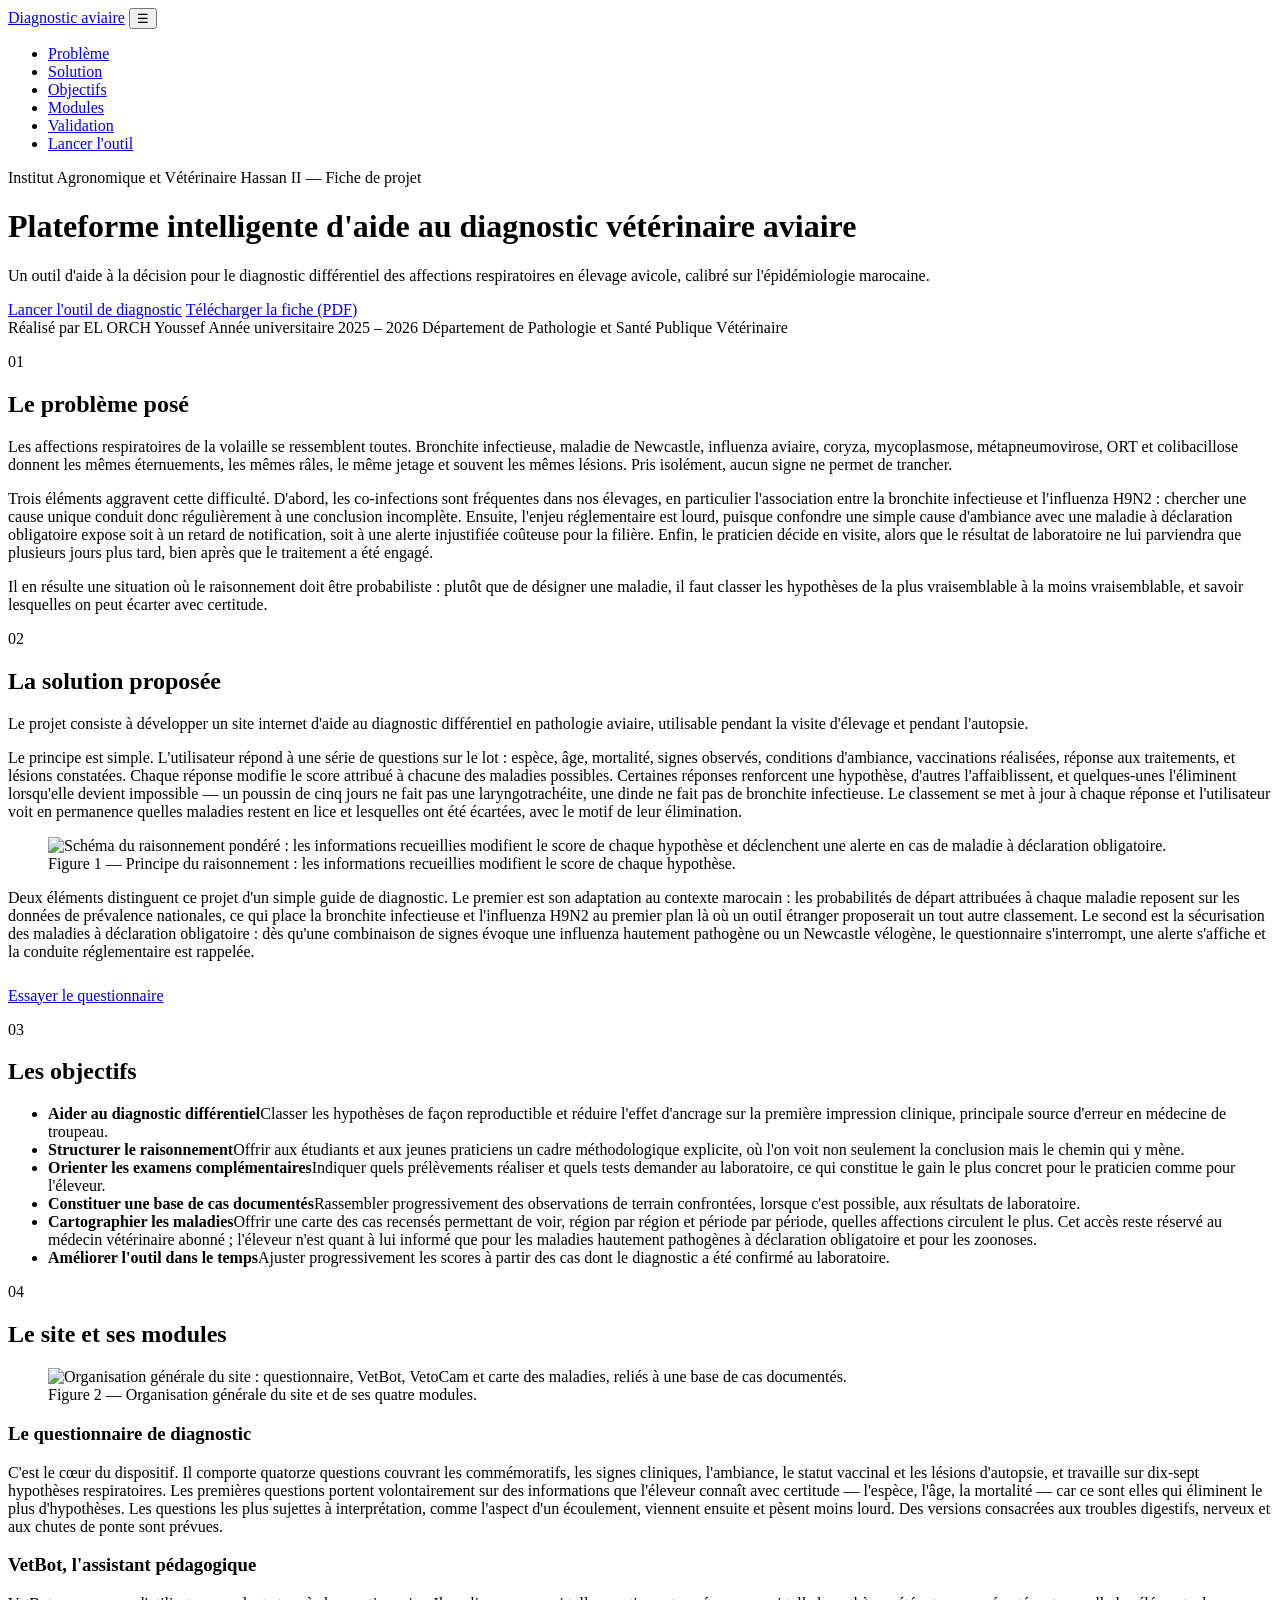
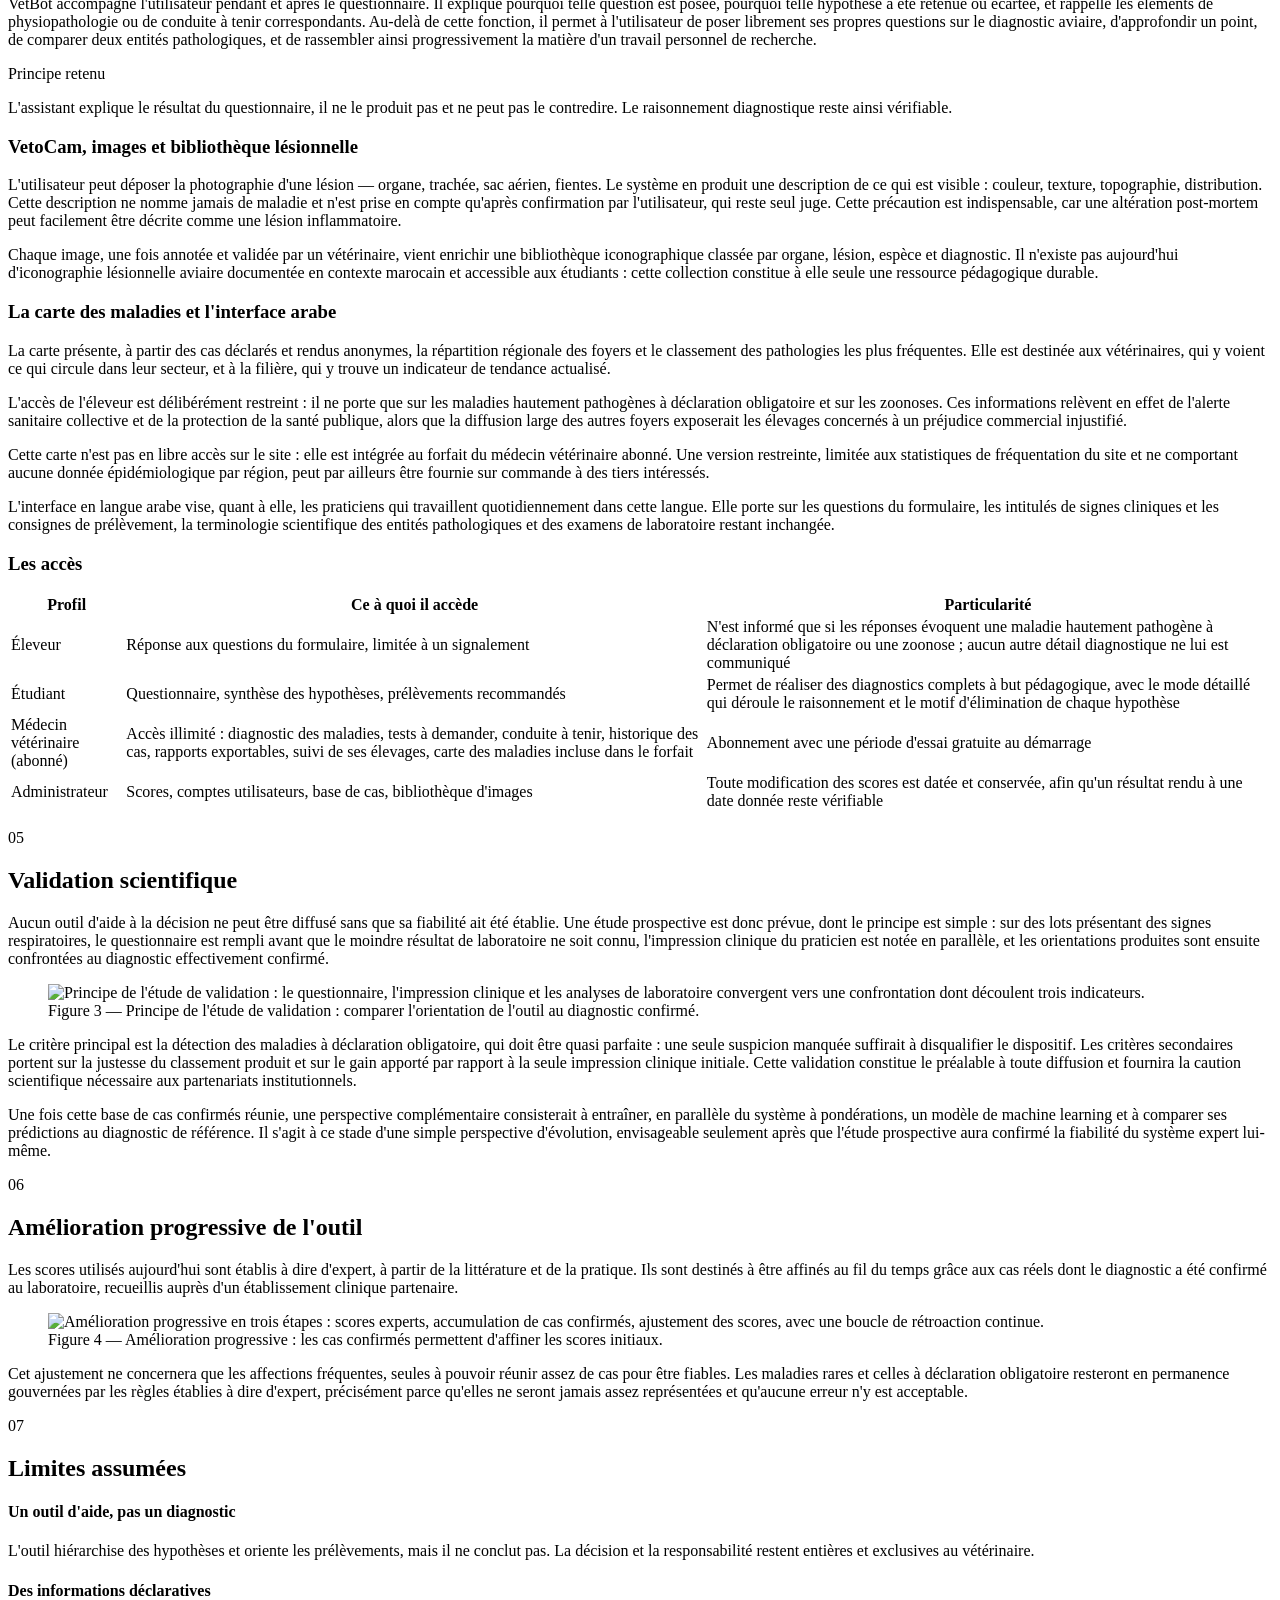
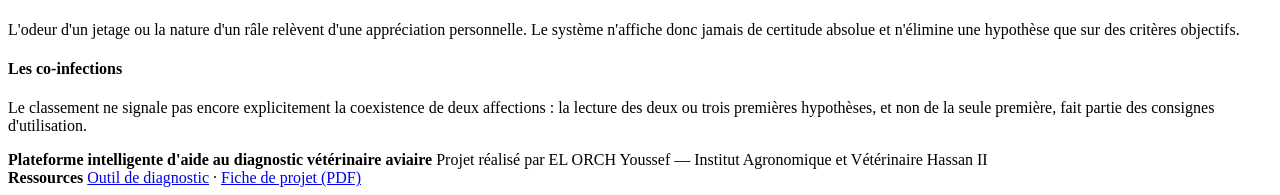
==== index.html @ e29493fc "Add files via upload" ====
<!DOCTYPE html>
<html lang="fr">
<head>
<meta charset="utf-8">
<meta name="viewport" content="width=device-width, initial-scale=1">
<title>Plateforme intelligente d'aide au diagnostic vétérinaire aviaire</title>
<meta name="description" content="Outil d'aide à la décision pour le diagnostic différentiel des affections respiratoires en élevage avicole, calibré sur l'épidémiologie marocaine.">
<meta name="author" content="EL ORCH Youssef">
<meta property="og:title" content="Plateforme intelligente d'aide au diagnostic vétérinaire aviaire">
<meta property="og:description" content="Système d'aide au diagnostic différentiel des affections respiratoires en élevage avicole.">
<meta property="og:type" content="website">
<link rel="preconnect" href="https://fonts.googleapis.com">
<link rel="preconnect" href="https://fonts.gstatic.com" crossorigin>
<link href="https://fonts.googleapis.com/css2?family=Spectral:ital,wght@0,400;0,600;1,400&family=Inter:wght@300;400;500;600;700&family=IBM+Plex+Mono:wght@400;500;600&display=swap" rel="stylesheet">
<link rel="stylesheet" href="assets/css/style.css">
</head>
<body>

<!-- ================= NAVIGATION ================= -->
<nav class="nav">
  <div class="wrap">
    <a class="marque" href="index.html">Diagnostic aviaire</a>
    <button class="burger" id="burger" aria-label="Menu">☰</button>
    <ul id="menu">
      <li><a class="lien" href="#probleme">Problème</a></li>
      <li><a class="lien" href="#solution">Solution</a></li>
      <li><a class="lien" href="#objectifs">Objectifs</a></li>
      <li><a class="lien" href="#modules">Modules</a></li>
      <li><a class="lien" href="#validation">Validation</a></li>
      <li><a class="lien" href="outil.html">Lancer l'outil</a></li>
    </ul>
  </div>
</nav>

<!-- ================= ACCUEIL ================= -->
<header class="hero">
  <div class="wrap">
    <p class="sur">Institut Agronomique et Vétérinaire Hassan II — Fiche de projet</p>
    <h1>Plateforme intelligente d'aide au diagnostic vétérinaire aviaire</h1>
    <p class="chapeau">Un outil d'aide à la décision pour le diagnostic différentiel des affections respiratoires en élevage avicole, calibré sur l'épidémiologie marocaine.</p>
    <div class="boutons">
      <a class="btn" href="outil.html">Lancer l'outil de diagnostic</a>
      <a class="btn creux" href="assets/doc/fiche-projet.pdf">Télécharger la fiche (PDF)</a>
    </div>
    <div class="meta">
      <span>Réalisé par EL ORCH Youssef</span>
      <span>Année universitaire 2025 – 2026</span>
      <span>Département de Pathologie et Santé Publique Vétérinaire</span>
    </div>
  </div>
</header>

<!-- ================= 1 ================= -->
<section id="probleme">
  <div class="wrap">
    <p class="num">01</p>
    <h2>Le problème posé</h2>
    <p>Les affections respiratoires de la volaille se ressemblent toutes. Bronchite infectieuse, maladie de Newcastle, influenza aviaire, coryza, mycoplasmose, métapneumovirose, ORT et colibacillose donnent les mêmes éternuements, les mêmes râles, le même jetage et souvent les mêmes lésions. Pris isolément, aucun signe ne permet de trancher.</p>
    <p>Trois éléments aggravent cette difficulté. D'abord, les co-infections sont fréquentes dans nos élevages, en particulier l'association entre la bronchite infectieuse et l'influenza H9N2 : chercher une cause unique conduit donc régulièrement à une conclusion incomplète. Ensuite, l'enjeu réglementaire est lourd, puisque confondre une simple cause d'ambiance avec une maladie à déclaration obligatoire expose soit à un retard de notification, soit à une alerte injustifiée coûteuse pour la filière. Enfin, le praticien décide en visite, alors que le résultat de laboratoire ne lui parviendra que plusieurs jours plus tard, bien après que le traitement a été engagé.</p>
    <p>Il en résulte une situation où le raisonnement doit être probabiliste : plutôt que de désigner une maladie, il faut classer les hypothèses de la plus vraisemblable à la moins vraisemblable, et savoir lesquelles on peut écarter avec certitude.</p>
  </div>
</section>

<!-- ================= 2 ================= -->
<section id="solution">
  <div class="wrap">
    <p class="num">02</p>
    <h2>La solution proposée</h2>
    <p>Le projet consiste à développer un site internet d'aide au diagnostic différentiel en pathologie aviaire, utilisable pendant la visite d'élevage et pendant l'autopsie.</p>
    <p>Le principe est simple. L'utilisateur répond à une série de questions sur le lot : espèce, âge, mortalité, signes observés, conditions d'ambiance, vaccinations réalisées, réponse aux traitements, et lésions constatées. Chaque réponse modifie le score attribué à chacune des maladies possibles. Certaines réponses renforcent une hypothèse, d'autres l'affaiblissent, et quelques-unes l'éliminent lorsqu'elle devient impossible — un poussin de cinq jours ne fait pas une laryngotrachéite, une dinde ne fait pas de bronchite infectieuse. Le classement se met à jour à chaque réponse et l'utilisateur voit en permanence quelles maladies restent en lice et lesquelles ont été écartées, avec le motif de leur élimination.</p>

    <figure>
      <img src="assets/img/fig1-raisonnement.png" alt="Schéma du raisonnement pondéré : les informations recueillies modifient le score de chaque hypothèse et déclenchent une alerte en cas de maladie à déclaration obligatoire.">
      <figcaption>Figure 1 — Principe du raisonnement : les informations recueillies modifient le score de chaque hypothèse.</figcaption>
    </figure>

    <p>Deux éléments distinguent ce projet d'un simple guide de diagnostic. Le premier est son adaptation au contexte marocain : les probabilités de départ attribuées à chaque maladie reposent sur les données de prévalence nationales, ce qui place la bronchite infectieuse et l'influenza H9N2 au premier plan là où un outil étranger proposerait un tout autre classement. Le second est la sécurisation des maladies à déclaration obligatoire : dès qu'une combinaison de signes évoque une influenza hautement pathogène ou un Newcastle vélogène, le questionnaire s'interrompt, une alerte s'affiche et la conduite réglementaire est rappelée.</p>

    <div class="boutons" style="margin-top:26px">
      <a class="btn" href="outil.html">Essayer le questionnaire</a>
    </div>
  </div>
</section>

<!-- ================= 3 ================= -->
<section id="objectifs">
  <div class="wrap">
    <p class="num">03</p>
    <h2>Les objectifs</h2>
    <ul class="objectifs">
      <li><b>Aider au diagnostic différentiel</b>Classer les hypothèses de façon reproductible et réduire l'effet d'ancrage sur la première impression clinique, principale source d'erreur en médecine de troupeau.</li>
      <li><b>Structurer le raisonnement</b>Offrir aux étudiants et aux jeunes praticiens un cadre méthodologique explicite, où l'on voit non seulement la conclusion mais le chemin qui y mène.</li>
      <li><b>Orienter les examens complémentaires</b>Indiquer quels prélèvements réaliser et quels tests demander au laboratoire, ce qui constitue le gain le plus concret pour le praticien comme pour l'éleveur.</li>
      <li><b>Constituer une base de cas documentés</b>Rassembler progressivement des observations de terrain confrontées, lorsque c'est possible, aux résultats de laboratoire.</li>
      <li><b>Cartographier les maladies</b>Offrir une carte des cas recensés permettant de voir, région par région et période par période, quelles affections circulent le plus. Cet accès reste réservé au médecin vétérinaire abonné ; l'éleveur n'est quant à lui informé que pour les maladies hautement pathogènes à déclaration obligatoire et pour les zoonoses.</li>
      <li><b>Améliorer l'outil dans le temps</b>Ajuster progressivement les scores à partir des cas dont le diagnostic a été confirmé au laboratoire.</li>
    </ul>
  </div>
</section>

<!-- ================= 4 ================= -->
<section id="modules">
  <div class="wrap">
    <p class="num">04</p>
    <h2>Le site et ses modules</h2>

    <figure>
      <img src="assets/img/fig2-architecture.png" alt="Organisation générale du site : questionnaire, VetBot, VetoCam et carte des maladies, reliés à une base de cas documentés.">
      <figcaption>Figure 2 — Organisation générale du site et de ses quatre modules.</figcaption>
    </figure>

    <h3>Le questionnaire de diagnostic</h3>
    <p>C'est le cœur du dispositif. Il comporte quatorze questions couvrant les commémoratifs, les signes cliniques, l'ambiance, le statut vaccinal et les lésions d'autopsie, et travaille sur dix-sept hypothèses respiratoires. Les premières questions portent volontairement sur des informations que l'éleveur connaît avec certitude — l'espèce, l'âge, la mortalité — car ce sont elles qui éliminent le plus d'hypothèses. Les questions les plus sujettes à interprétation, comme l'aspect d'un écoulement, viennent ensuite et pèsent moins lourd. Des versions consacrées aux troubles digestifs, nerveux et aux chutes de ponte sont prévues.</p>

    <h3>VetBot, l'assistant pédagogique</h3>
    <p>VetBot accompagne l'utilisateur pendant et après le questionnaire. Il explique pourquoi telle question est posée, pourquoi telle hypothèse a été retenue ou écartée, et rappelle les éléments de physiopathologie ou de conduite à tenir correspondants. Au-delà de cette fonction, il permet à l'utilisateur de poser librement ses propres questions sur le diagnostic aviaire, d'approfondir un point, de comparer deux entités pathologiques, et de rassembler ainsi progressivement la matière d'un travail personnel de recherche.</p>

    <div class="encart">
      <p class="t">Principe retenu</p>
      <p>L'assistant explique le résultat du questionnaire, il ne le produit pas et ne peut pas le contredire. Le raisonnement diagnostique reste ainsi vérifiable.</p>
    </div>

    <h3>VetoCam, images et bibliothèque lésionnelle</h3>
    <p>L'utilisateur peut déposer la photographie d'une lésion — organe, trachée, sac aérien, fientes. Le système en produit une description de ce qui est visible : couleur, texture, topographie, distribution. Cette description ne nomme jamais de maladie et n'est prise en compte qu'après confirmation par l'utilisateur, qui reste seul juge. Cette précaution est indispensable, car une altération post-mortem peut facilement être décrite comme une lésion inflammatoire.</p>
    <p>Chaque image, une fois annotée et validée par un vétérinaire, vient enrichir une bibliothèque iconographique classée par organe, lésion, espèce et diagnostic. Il n'existe pas aujourd'hui d'iconographie lésionnelle aviaire documentée en contexte marocain et accessible aux étudiants : cette collection constitue à elle seule une ressource pédagogique durable.</p>

    <h3>La carte des maladies et l'interface arabe</h3>
    <p>La carte présente, à partir des cas déclarés et rendus anonymes, la répartition régionale des foyers et le classement des pathologies les plus fréquentes. Elle est destinée aux vétérinaires, qui y voient ce qui circule dans leur secteur, et à la filière, qui y trouve un indicateur de tendance actualisé.</p>
    <p>L'accès de l'éleveur est délibérément restreint : il ne porte que sur les maladies hautement pathogènes à déclaration obligatoire et sur les zoonoses. Ces informations relèvent en effet de l'alerte sanitaire collective et de la protection de la santé publique, alors que la diffusion large des autres foyers exposerait les élevages concernés à un préjudice commercial injustifié.</p>
    <p>Cette carte n'est pas en libre accès sur le site : elle est intégrée au forfait du médecin vétérinaire abonné. Une version restreinte, limitée aux statistiques de fréquentation du site et ne comportant aucune donnée épidémiologique par région, peut par ailleurs être fournie sur commande à des tiers intéressés.</p>
    <p>L'interface en langue arabe vise, quant à elle, les praticiens qui travaillent quotidiennement dans cette langue. Elle porte sur les questions du formulaire, les intitulés de signes cliniques et les consignes de prélèvement, la terminologie scientifique des entités pathologiques et des examens de laboratoire restant inchangée.</p>

    <h3>Les accès</h3>
    <div class="tab">
      <table>
        <thead>
          <tr><th>Profil</th><th>Ce à quoi il accède</th><th>Particularité</th></tr>
        </thead>
        <tbody>
          <tr>
            <td class="profil">Éleveur</td>
            <td>Réponse aux questions du formulaire, limitée à un signalement</td>
            <td>N'est informé que si les réponses évoquent une maladie hautement pathogène à déclaration obligatoire ou une zoonose ; aucun autre détail diagnostique ne lui est communiqué</td>
          </tr>
          <tr>
            <td class="profil">Étudiant</td>
            <td>Questionnaire, synthèse des hypothèses, prélèvements recommandés</td>
            <td>Permet de réaliser des diagnostics complets à but pédagogique, avec le mode détaillé qui déroule le raisonnement et le motif d'élimination de chaque hypothèse</td>
          </tr>
          <tr>
            <td class="profil">Médecin vétérinaire<br>(abonné)</td>
            <td>Accès illimité : diagnostic des maladies, tests à demander, conduite à tenir, historique des cas, rapports exportables, suivi de ses élevages, carte des maladies incluse dans le forfait</td>
            <td>Abonnement avec une période d'essai gratuite au démarrage</td>
          </tr>
          <tr>
            <td class="profil">Administrateur</td>
            <td>Scores, comptes utilisateurs, base de cas, bibliothèque d'images</td>
            <td>Toute modification des scores est datée et conservée, afin qu'un résultat rendu à une date donnée reste vérifiable</td>
          </tr>
        </tbody>
      </table>
    </div>
  </div>
</section>

<!-- ================= 5 ================= -->
<section id="validation">
  <div class="wrap">
    <p class="num">05</p>
    <h2>Validation scientifique</h2>
    <p>Aucun outil d'aide à la décision ne peut être diffusé sans que sa fiabilité ait été établie. Une étude prospective est donc prévue, dont le principe est simple : sur des lots présentant des signes respiratoires, le questionnaire est rempli avant que le moindre résultat de laboratoire ne soit connu, l'impression clinique du praticien est notée en parallèle, et les orientations produites sont ensuite confrontées au diagnostic effectivement confirmé.</p>

    <figure>
      <img src="assets/img/fig3-validation.png" alt="Principe de l'étude de validation : le questionnaire, l'impression clinique et les analyses de laboratoire convergent vers une confrontation dont découlent trois indicateurs.">
      <figcaption>Figure 3 — Principe de l'étude de validation : comparer l'orientation de l'outil au diagnostic confirmé.</figcaption>
    </figure>

    <p>Le critère principal est la détection des maladies à déclaration obligatoire, qui doit être quasi parfaite : une seule suspicion manquée suffirait à disqualifier le dispositif. Les critères secondaires portent sur la justesse du classement produit et sur le gain apporté par rapport à la seule impression clinique initiale. Cette validation constitue le préalable à toute diffusion et fournira la caution scientifique nécessaire aux partenariats institutionnels.</p>
    <p>Une fois cette base de cas confirmés réunie, une perspective complémentaire consisterait à entraîner, en parallèle du système à pondérations, un modèle de machine learning et à comparer ses prédictions au diagnostic de référence. Il s'agit à ce stade d'une simple perspective d'évolution, envisageable seulement après que l'étude prospective aura confirmé la fiabilité du système expert lui-même.</p>
  </div>
</section>

<!-- ================= 6 ================= -->
<section id="amelioration">
  <div class="wrap">
    <p class="num">06</p>
    <h2>Amélioration progressive de l'outil</h2>
    <p>Les scores utilisés aujourd'hui sont établis à dire d'expert, à partir de la littérature et de la pratique. Ils sont destinés à être affinés au fil du temps grâce aux cas réels dont le diagnostic a été confirmé au laboratoire, recueillis auprès d'un établissement clinique partenaire.</p>

    <figure>
      <img src="assets/img/fig4-amelioration.png" alt="Amélioration progressive en trois étapes : scores experts, accumulation de cas confirmés, ajustement des scores, avec une boucle de rétroaction continue.">
      <figcaption>Figure 4 — Amélioration progressive : les cas confirmés permettent d'affiner les scores initiaux.</figcaption>
    </figure>

    <p>Cet ajustement ne concernera que les affections fréquentes, seules à pouvoir réunir assez de cas pour être fiables. Les maladies rares et celles à déclaration obligatoire resteront en permanence gouvernées par les règles établies à dire d'expert, précisément parce qu'elles ne seront jamais assez représentées et qu'aucune erreur n'y est acceptable.</p>
  </div>
</section>

<!-- ================= 7 ================= -->
<section id="limites">
  <div class="wrap">
    <p class="num">07</p>
    <h2>Limites assumées</h2>
    <div class="limites">
      <div>
        <h4>Un outil d'aide, pas un diagnostic</h4>
        <p>L'outil hiérarchise des hypothèses et oriente les prélèvements, mais il ne conclut pas. La décision et la responsabilité restent entières et exclusives au vétérinaire.</p>
      </div>
      <div>
        <h4>Des informations déclaratives</h4>
        <p>L'odeur d'un jetage ou la nature d'un râle relèvent d'une appréciation personnelle. Le système n'affiche donc jamais de certitude absolue et n'élimine une hypothèse que sur des critères objectifs.</p>
      </div>
      <div>
        <h4>Les co-infections</h4>
        <p>Le classement ne signale pas encore explicitement la coexistence de deux affections : la lecture des deux ou trois premières hypothèses, et non de la seule première, fait partie des consignes d'utilisation.</p>
      </div>
    </div>
  </div>
</section>

<!-- ================= PIED ================= -->
<footer>
  <div class="wrap">
    <div>
      <strong>Plateforme intelligente d'aide au diagnostic vétérinaire aviaire</strong>
      Projet réalisé par EL ORCH Youssef — Institut Agronomique et Vétérinaire Hassan II
    </div>
    <div>
      <strong>Ressources</strong>
      <a href="outil.html">Outil de diagnostic</a> · <a href="assets/doc/fiche-projet.pdf">Fiche de projet (PDF)</a>
    </div>
  </div>
</footer>

<script>
  document.getElementById('burger').addEventListener('click', function () {
    document.getElementById('menu').classList.toggle('ouvert');
  });
  document.querySelectorAll('#menu a').forEach(function (a) {
    a.addEventListener('click', function () {
      document.getElementById('menu').classList.remove('ouvert');
    });
  });
</script>
</body>
</html>
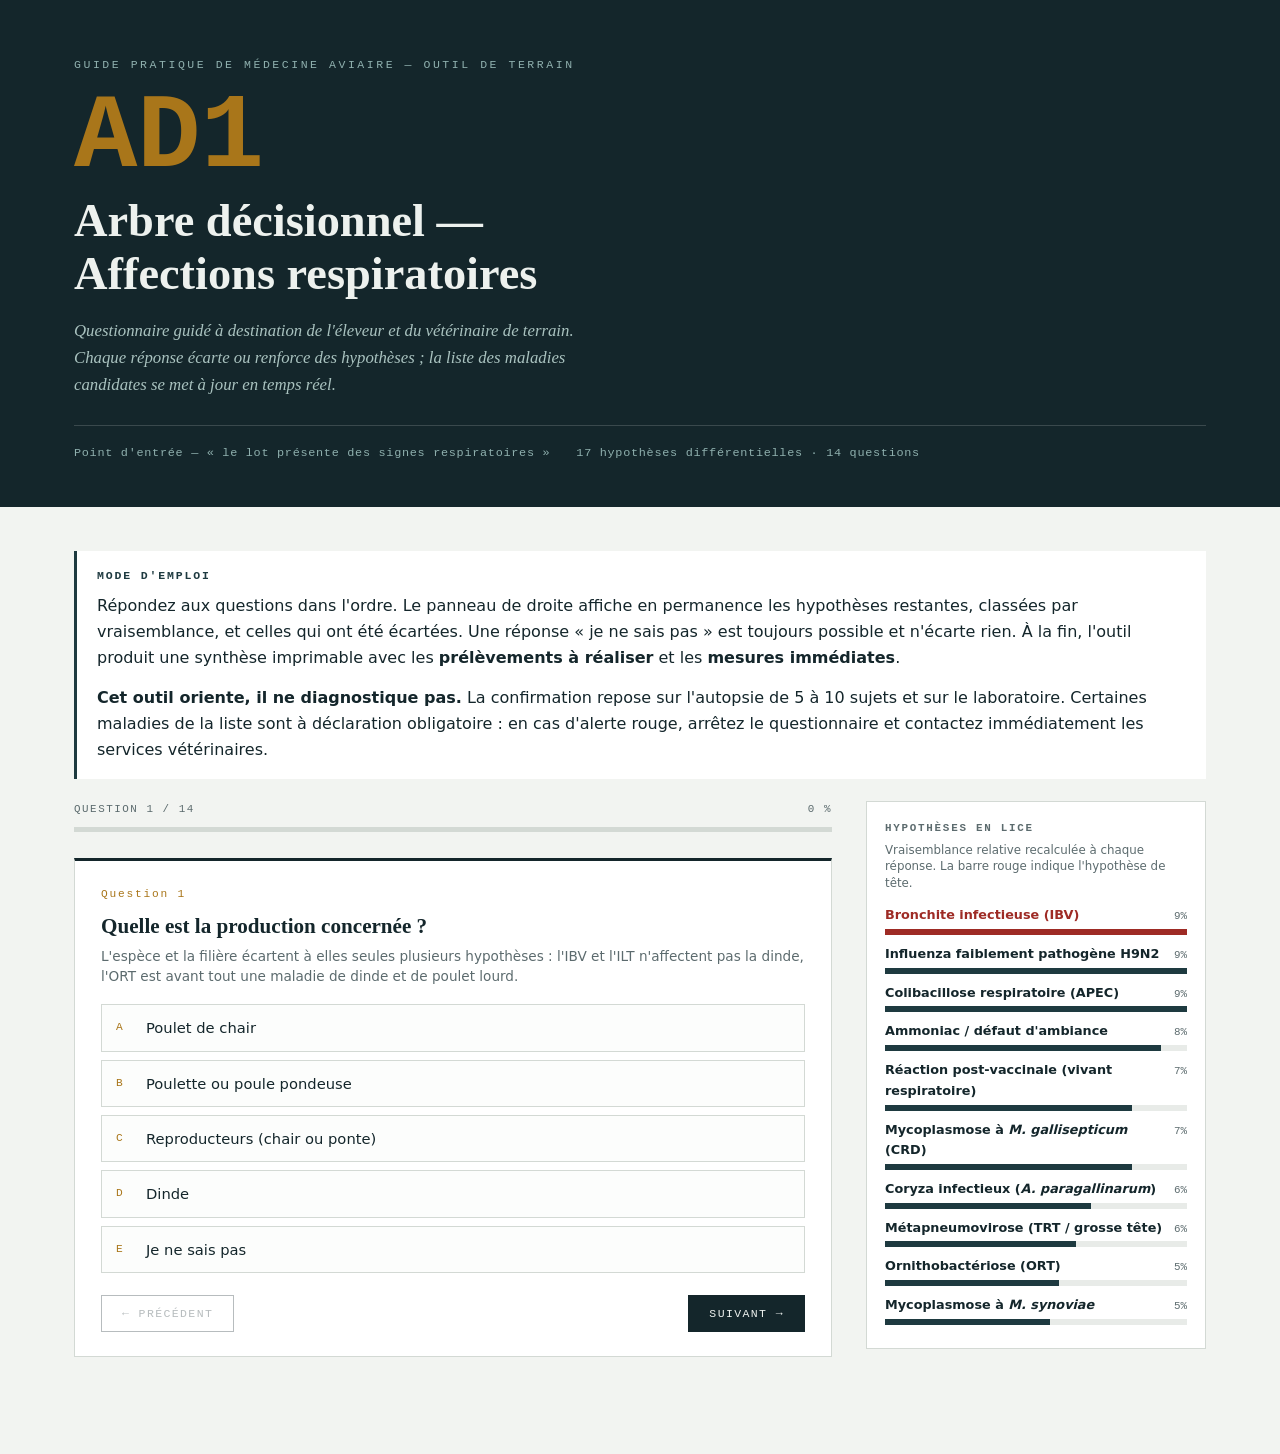
==== commit f9df75e7: "Add files via upload" ====
--- a/index.html
+++ b/index.html
@@ -3,244 +3,564 @@
 <head>
 <meta charset="utf-8">
 <meta name="viewport" content="width=device-width, initial-scale=1">
-<title>Plateforme intelligente d'aide au diagnostic vétérinaire aviaire</title>
-<meta name="description" content="Outil d'aide à la décision pour le diagnostic différentiel des affections respiratoires en élevage avicole, calibré sur l'épidémiologie marocaine.">
-<meta name="author" content="EL ORCH Youssef">
-<meta property="og:title" content="Plateforme intelligente d'aide au diagnostic vétérinaire aviaire">
-<meta property="og:description" content="Système d'aide au diagnostic différentiel des affections respiratoires en élevage avicole.">
-<meta property="og:type" content="website">
+<title>Arbre décisionnel — Diagnostic différentiel des affections respiratoires aviaires</title>
 <link rel="preconnect" href="https://fonts.googleapis.com">
 <link rel="preconnect" href="https://fonts.gstatic.com" crossorigin>
-<link href="https://fonts.googleapis.com/css2?family=Spectral:ital,wght@0,400;0,600;1,400&family=Inter:wght@300;400;500;600;700&family=IBM+Plex+Mono:wght@400;500;600&display=swap" rel="stylesheet">
-<link rel="stylesheet" href="assets/css/style.css">
+<link href="https://fonts.googleapis.com/css2?family=Spectral:ital,wght@0,400;0,600;0,700;1,400&family=Inter:wght@300;400;500;600;700&family=IBM+Plex+Mono:wght@400;500;600&display=swap" rel="stylesheet">
+<style>
+
+:root{
+  --ardoise:#14262B;
+  --ardoise-2:#1E3A40;
+  --papier:#F2F4F1;
+  --carte:#FFFFFF;
+  --sang:#9E2B25;
+  --ambre:#A9761A;
+  --gris:#5C6B6E;
+  --trait:#D3D9D4;
+  --serif:'Spectral',Georgia,serif;
+  --sans:'Inter',system-ui,-apple-system,'Segoe UI',sans-serif;
+  --mono:'IBM Plex Mono',ui-monospace,Menlo,monospace;
+}
+*{box-sizing:border-box}
+html{scroll-behavior:smooth}
+body{
+  margin:0;background:var(--papier);color:var(--ardoise);
+  font-family:var(--sans);font-size:16px;line-height:1.62;
+  -webkit-font-smoothing:antialiased;
+}
+.wrap{max-width:1180px;margin:0 auto;padding:0 24px 96px;}
+
+/* ---------- Bandeau de titre ---------- */
+.bandeau{background:var(--ardoise);color:#EDF1EE;padding:56px 0 44px;margin-bottom:44px;}
+.bandeau .wrap{padding-bottom:0}
+.eyebrow{font-family:var(--mono);font-size:.72rem;letter-spacing:.22em;text-transform:uppercase;color:#8FB0AE;margin:0 0 18px}
+.num-chapitre{font-family:var(--mono);font-size:clamp(3.4rem,11vw,6.6rem);line-height:.86;font-weight:600;color:var(--ambre);margin:0}
+h1{font-family:var(--serif);font-weight:600;font-size:clamp(1.7rem,4.4vw,2.9rem);line-height:1.14;margin:.25em 0 .35em;max-width:22ch}
+.sous-titre{font-family:var(--serif);font-style:italic;font-size:1.05rem;color:#A9C2BF;margin:0;max-width:62ch}
+.meta{margin-top:26px;padding-top:18px;border-top:1px solid rgba(255,255,255,.16);font-family:var(--mono);font-size:.74rem;letter-spacing:.06em;color:#8FB0AE;display:flex;gap:26px;flex-wrap:wrap}
+
+/* ---------- Mise en page ---------- */
+.grille{display:grid;grid-template-columns:210px minmax(0,1fr);gap:52px;align-items:start}
+@media(max-width:900px){.grille{grid-template-columns:1fr;gap:24px}}
+
+nav.sommaire{position:sticky;top:22px;font-size:.83rem;border-left:2px solid var(--trait);padding-left:16px}
+nav.sommaire p{font-family:var(--mono);font-size:.68rem;letter-spacing:.18em;text-transform:uppercase;color:var(--gris);margin:0 0 12px}
+nav.sommaire a{display:block;color:var(--ardoise);text-decoration:none;padding:5px 0;border-bottom:1px solid transparent;line-height:1.35}
+nav.sommaire a span{font-family:var(--mono);color:var(--ambre);margin-right:8px;font-size:.78em}
+nav.sommaire a:hover{color:var(--sang)}
+@media(max-width:900px){nav.sommaire{position:static;border-left:none;border-top:2px solid var(--trait);padding:16px 0 0}}
+
+section{margin-bottom:64px;scroll-margin-top:20px}
+h2{font-family:var(--serif);font-size:1.72rem;font-weight:600;line-height:1.2;margin:0 0 6px;padding-bottom:12px;border-bottom:2px solid var(--ardoise)}
+h2 .rep{font-family:var(--mono);font-size:.82rem;font-weight:500;color:var(--ambre);display:block;letter-spacing:.14em;margin-bottom:8px}
+h3{font-family:var(--sans);font-size:1.05rem;font-weight:600;letter-spacing:-.01em;margin:32px 0 8px;color:var(--ardoise-2)}
+h4{font-family:var(--mono);font-size:.76rem;letter-spacing:.14em;text-transform:uppercase;color:var(--gris);margin:22px 0 6px;font-weight:600}
+p{margin:0 0 14px}
+ul,ol{margin:0 0 16px;padding-left:20px}
+li{margin-bottom:6px}
+strong{font-weight:600}
+em{font-style:italic}
+.lat{font-style:italic}
+a{color:var(--sang)}
+
+/* ---------- Signature : constantes ---------- */
+.val{font-family:var(--mono);font-size:.94em;font-weight:500;color:var(--ardoise);background:linear-gradient(to top,rgba(169,118,26,.28) 0 .28em,transparent .28em);padding:0 1px;white-space:nowrap}
+
+.constantes{background:var(--carte);border:1px solid var(--trait);border-top:3px solid var(--ambre);padding:18px 20px 8px;margin:24px 0;display:grid;grid-template-columns:repeat(auto-fit,minmax(160px,1fr));gap:14px 22px}
+.constantes .c-titre{grid-column:1/-1;font-family:var(--mono);font-size:.7rem;letter-spacing:.16em;text-transform:uppercase;color:var(--gris);margin-bottom:2px}
+.constantes dl{margin:0}
+.constantes dt{font-size:.78rem;color:var(--gris);line-height:1.3}
+.constantes dd{margin:2px 0 12px;font-family:var(--mono);font-size:1.02rem;font-weight:500;color:var(--ardoise)}
+
+/* ---------- Encadrés ---------- */
+.encart{border-left:3px solid var(--ardoise-2);background:var(--carte);padding:16px 20px;margin:22px 0}
+.encart.clinique{border-left-color:var(--sang)}
+.encart.clinique .e-titre{color:var(--sang)}
+.e-titre{font-family:var(--mono);font-size:.72rem;letter-spacing:.16em;text-transform:uppercase;color:var(--ardoise-2);margin:0 0 8px;font-weight:600}
+.encart p:last-child,.encart ul:last-child{margin-bottom:0}
+
+/* ---------- Tableaux ---------- */
+.tab-wrap{overflow-x:auto;margin:22px 0;border:1px solid var(--trait);background:var(--carte)}
+table{border-collapse:collapse;width:100%;font-size:.86rem;min-width:520px}
+caption{caption-side:top;text-align:left;font-family:var(--mono);font-size:.7rem;letter-spacing:.14em;text-transform:uppercase;color:var(--gris);padding:12px 14px 10px;border-bottom:1px solid var(--trait);background:#FAFBFA}
+th{background:var(--ardoise);color:#EDF1EE;font-weight:500;text-align:left;padding:9px 12px;font-size:.78rem;letter-spacing:.02em;vertical-align:bottom}
+td{padding:9px 12px;border-bottom:1px solid var(--trait);vertical-align:top}
+tbody tr:nth-child(even){background:#F8F9F8}
+td.n{font-family:var(--mono);font-size:.86rem;white-space:nowrap}
+th.sub,td.sub{background:var(--ardoise-2);color:#EDF1EE;font-family:var(--mono);font-size:.72rem;letter-spacing:.12em;text-transform:uppercase}
+
+/* ---------- Références ---------- */
+.refs{border-top:2px solid var(--ardoise);padding-top:20px;margin-top:34px}
+.refs h3{margin-top:0;font-family:var(--serif);font-size:1.15rem}
+.refs ol{list-style:none;padding-left:0;counter-reset:r;font-size:.84rem;line-height:1.5}
+.refs li{counter-increment:r;padding-left:38px;position:relative;margin-bottom:10px;color:#31464A}
+.refs li::before{content:counter(r,decimal-leading-zero);position:absolute;left:0;top:1px;font-family:var(--mono);font-size:.74rem;color:var(--ambre)}
+.pied{margin-top:60px;padding-top:18px;border-top:1px solid var(--trait);font-family:var(--mono);font-size:.72rem;color:var(--gris);display:flex;justify-content:space-between;flex-wrap:wrap;gap:12px}
+
+@media print{
+  body{background:#fff;font-size:10.5pt}
+  .bandeau{background:#fff;color:#000;border-bottom:3px solid #000;padding:0 0 18px}
+  .num-chapitre{color:#000;font-size:2.4rem}
+  .sous-titre,.meta,.eyebrow{color:#333}
+  nav.sommaire{display:none}
+  .grille{grid-template-columns:1fr}
+  section{page-break-inside:auto}
+  h2{page-break-after:avoid}
+  table{page-break-inside:auto}
+  tr{page-break-inside:avoid}
+}
+
+/* ===== Outil décisionnel ===== */
+.appgrille{display:grid;grid-template-columns:minmax(0,1fr) 340px;gap:34px;align-items:start}
+@media(max-width:940px){.appgrille{grid-template-columns:1fr}}
+
+.progbar{height:5px;background:var(--trait);margin:0 0 26px;position:relative;overflow:hidden}
+.progbar i{display:block;height:100%;background:var(--ambre);width:0;transition:width .3s}
+.progtxt{font-family:var(--mono);font-size:.68rem;letter-spacing:.14em;text-transform:uppercase;color:var(--gris);margin:0 0 8px;display:flex;justify-content:space-between}
+
+.qcard{background:var(--carte);border:1px solid var(--trait);border-top:3px solid var(--ardoise);padding:24px 26px}
+.qnum{font-family:var(--mono);font-size:.7rem;letter-spacing:.16em;color:var(--ambre);margin:0 0 10px}
+.qtxt{font-family:var(--serif);font-size:1.32rem;font-weight:600;line-height:1.28;margin:0 0 6px}
+.qhelp{font-size:.85rem;color:var(--gris);margin:0 0 18px;line-height:1.5}
+.qmulti{font-family:var(--mono);font-size:.64rem;letter-spacing:.1em;text-transform:uppercase;color:var(--sang);margin-bottom:12px}
+
+.opts{display:flex;flex-direction:column;gap:8px}
+.opt{display:flex;gap:12px;align-items:flex-start;border:1px solid var(--trait);background:#FCFDFC;padding:12px 14px;cursor:pointer;transition:border-color .15s,background .15s;font-size:.92rem;line-height:1.45;text-align:left;font-family:inherit;color:inherit;width:100%}
+.opt:hover{border-color:var(--ardoise-2);background:#F5F8F6}
+.opt.sel{border-color:var(--ardoise);background:#EDF3F0;box-shadow:inset 3px 0 0 var(--ambre)}
+.opt .k{font-family:var(--mono);font-size:.7rem;color:var(--ambre);flex-shrink:0;padding-top:2px;min-width:18px}
+.opt .d{display:block;font-size:.8rem;color:var(--gris);margin-top:3px}
+
+.nav{display:flex;justify-content:space-between;gap:12px;margin-top:22px;flex-wrap:wrap}
+button.btn{font-family:var(--mono);font-size:.72rem;letter-spacing:.12em;text-transform:uppercase;padding:11px 20px;border:1px solid var(--ardoise);background:var(--ardoise);color:#EDF1EE;cursor:pointer;transition:opacity .15s}
+button.btn:hover{opacity:.85}
+button.btn.sec{background:transparent;color:var(--ardoise)}
+button.btn:disabled{opacity:.3;cursor:not-allowed}
+
+/* Panneau candidats */
+.panel{position:sticky;top:20px;background:var(--carte);border:1px solid var(--trait);padding:18px 18px 14px}
+.panel h3{margin:0 0 4px;font-family:var(--mono);font-size:.68rem;letter-spacing:.16em;text-transform:uppercase;color:var(--gris);font-weight:600}
+.panel .sub{font-size:.74rem;color:var(--gris);margin:0 0 14px;line-height:1.4}
+.cand{margin-bottom:9px}
+.cand .l{display:flex;justify-content:space-between;gap:8px;font-size:.8rem;margin-bottom:3px;align-items:baseline}
+.cand .l b{font-weight:600}
+.cand .l span{font-family:var(--mono);font-size:.68rem;color:var(--gris)}
+.cand .bar{height:6px;background:#E8EBE8;overflow:hidden}
+.cand .bar i{display:block;height:100%;background:var(--ardoise-2);width:0;transition:width .35s}
+.cand.top1 .bar i{background:var(--sang)}
+.cand.top1 .l b{color:var(--sang)}
+.exclus{margin-top:14px;padding-top:12px;border-top:1px solid var(--trait)}
+.exclus p{font-family:var(--mono);font-size:.64rem;letter-spacing:.12em;text-transform:uppercase;color:var(--gris);margin:0 0 6px}
+.exclus span{display:inline-block;font-size:.74rem;color:#9AA5A3;text-decoration:line-through;margin:0 8px 3px 0}
+
+/* Alerte urgence */
+.urg{background:var(--sang);color:#fff;padding:16px 20px;margin:0 0 22px;display:none}
+.urg.on{display:block}
+.urg p{margin:0 0 6px}
+.urg .t{font-family:var(--mono);font-size:.72rem;letter-spacing:.16em;text-transform:uppercase;font-weight:600}
+.urg a{color:#fff}
+
+/* Rapport final */
+.rapport{display:none}
+.rapport.on{display:block}
+.res{background:var(--carte);border:1px solid var(--trait);border-left:3px solid var(--ardoise-2);padding:18px 22px;margin-bottom:16px}
+.res.r1{border-left-color:var(--sang)}
+.res .rang{font-family:var(--mono);font-size:.66rem;letter-spacing:.14em;text-transform:uppercase;color:var(--gris);margin:0 0 4px}
+.res h4{font-family:var(--serif);font-size:1.2rem;margin:0 0 4px;text-transform:none;letter-spacing:0;color:var(--ardoise);font-weight:600}
+.res .pc{font-family:var(--mono);font-size:.8rem;color:var(--ambre);margin-bottom:10px}
+.res dl{margin:0;display:grid;grid-template-columns:132px minmax(0,1fr);gap:0}
+.res dt{font-family:var(--mono);font-size:.64rem;letter-spacing:.1em;text-transform:uppercase;color:var(--gris);padding:8px 10px 8px 0;border-bottom:1px solid var(--trait);font-weight:600}
+.res dd{margin:0;padding:8px 0;border-bottom:1px solid var(--trait);font-size:.86rem;line-height:1.5}
+.res dl>dt:last-of-type,.res dl>dd:last-of-type{border-bottom:none}
+@media(max-width:640px){.res dl{grid-template-columns:1fr}.res dt{border-bottom:none;padding-bottom:1px}.res dd{padding-top:1px}}
+.recap{background:var(--carte);border:1px solid var(--trait);padding:16px 20px;margin:20px 0;font-size:.84rem}
+.recap li{margin-bottom:4px}
+.recap b{font-weight:600}
+
+@media print{
+  .qcard,.panel,.nav,.progbar,.progtxt,nav.sommaire{display:none!important}
+  .rapport{display:block!important}
+  .appgrille{grid-template-columns:1fr}
+}
+</style>
 </head>
 <body>
 
-<!-- ================= NAVIGATION ================= -->
-<nav class="nav">
+<header class="bandeau">
   <div class="wrap">
-    <a class="marque" href="index.html">Diagnostic aviaire</a>
-    <button class="burger" id="burger" aria-label="Menu">☰</button>
-    <ul id="menu">
-      <li><a class="lien" href="#probleme">Problème</a></li>
-      <li><a class="lien" href="#solution">Solution</a></li>
-      <li><a class="lien" href="#objectifs">Objectifs</a></li>
-      <li><a class="lien" href="#modules">Modules</a></li>
-      <li><a class="lien" href="#validation">Validation</a></li>
-      <li><a class="lien" href="outil.html">Lancer l'outil</a></li>
-    </ul>
-  </div>
-</nav>
-
-<!-- ================= ACCUEIL ================= -->
-<header class="hero">
-  <div class="wrap">
-    <p class="sur">Institut Agronomique et Vétérinaire Hassan II — Fiche de projet</p>
-    <h1>Plateforme intelligente d'aide au diagnostic vétérinaire aviaire</h1>
-    <p class="chapeau">Un outil d'aide à la décision pour le diagnostic différentiel des affections respiratoires en élevage avicole, calibré sur l'épidémiologie marocaine.</p>
-    <div class="boutons">
-      <a class="btn" href="outil.html">Lancer l'outil de diagnostic</a>
-      <a class="btn creux" href="assets/doc/fiche-projet.pdf">Télécharger la fiche (PDF)</a>
-    </div>
+    <p class="eyebrow">Guide pratique de médecine aviaire — Outil de terrain</p>
+    <p class="num-chapitre">AD1</p>
+    <h1>Arbre décisionnel — Affections respiratoires</h1>
+    <p class="sous-titre">Questionnaire guidé à destination de l'éleveur et du vétérinaire de terrain. Chaque réponse écarte ou renforce des hypothèses ; la liste des maladies candidates se met à jour en temps réel.</p>
     <div class="meta">
-      <span>Réalisé par EL ORCH Youssef</span>
-      <span>Année universitaire 2025 – 2026</span>
-      <span>Département de Pathologie et Santé Publique Vétérinaire</span>
+      <span>Point d'entrée — « le lot présente des signes respiratoires »</span>
+      <span>17 hypothèses différentielles · 14 questions</span>
     </div>
   </div>
 </header>
 
-<!-- ================= 1 ================= -->
-<section id="probleme">
-  <div class="wrap">
-    <p class="num">01</p>
-    <h2>Le problème posé</h2>
-    <p>Les affections respiratoires de la volaille se ressemblent toutes. Bronchite infectieuse, maladie de Newcastle, influenza aviaire, coryza, mycoplasmose, métapneumovirose, ORT et colibacillose donnent les mêmes éternuements, les mêmes râles, le même jetage et souvent les mêmes lésions. Pris isolément, aucun signe ne permet de trancher.</p>
-    <p>Trois éléments aggravent cette difficulté. D'abord, les co-infections sont fréquentes dans nos élevages, en particulier l'association entre la bronchite infectieuse et l'influenza H9N2 : chercher une cause unique conduit donc régulièrement à une conclusion incomplète. Ensuite, l'enjeu réglementaire est lourd, puisque confondre une simple cause d'ambiance avec une maladie à déclaration obligatoire expose soit à un retard de notification, soit à une alerte injustifiée coûteuse pour la filière. Enfin, le praticien décide en visite, alors que le résultat de laboratoire ne lui parviendra que plusieurs jours plus tard, bien après que le traitement a été engagé.</p>
-    <p>Il en résulte une situation où le raisonnement doit être probabiliste : plutôt que de désigner une maladie, il faut classer les hypothèses de la plus vraisemblable à la moins vraisemblable, et savoir lesquelles on peut écarter avec certitude.</p>
-  </div>
-</section>
-
-<!-- ================= 2 ================= -->
-<section id="solution">
-  <div class="wrap">
-    <p class="num">02</p>
-    <h2>La solution proposée</h2>
-    <p>Le projet consiste à développer un site internet d'aide au diagnostic différentiel en pathologie aviaire, utilisable pendant la visite d'élevage et pendant l'autopsie.</p>
-    <p>Le principe est simple. L'utilisateur répond à une série de questions sur le lot : espèce, âge, mortalité, signes observés, conditions d'ambiance, vaccinations réalisées, réponse aux traitements, et lésions constatées. Chaque réponse modifie le score attribué à chacune des maladies possibles. Certaines réponses renforcent une hypothèse, d'autres l'affaiblissent, et quelques-unes l'éliminent lorsqu'elle devient impossible — un poussin de cinq jours ne fait pas une laryngotrachéite, une dinde ne fait pas de bronchite infectieuse. Le classement se met à jour à chaque réponse et l'utilisateur voit en permanence quelles maladies restent en lice et lesquelles ont été écartées, avec le motif de leur élimination.</p>
-
-    <figure>
-      <img src="assets/img/fig1-raisonnement.png" alt="Schéma du raisonnement pondéré : les informations recueillies modifient le score de chaque hypothèse et déclenchent une alerte en cas de maladie à déclaration obligatoire.">
-      <figcaption>Figure 1 — Principe du raisonnement : les informations recueillies modifient le score de chaque hypothèse.</figcaption>
-    </figure>
-
-    <p>Deux éléments distinguent ce projet d'un simple guide de diagnostic. Le premier est son adaptation au contexte marocain : les probabilités de départ attribuées à chaque maladie reposent sur les données de prévalence nationales, ce qui place la bronchite infectieuse et l'influenza H9N2 au premier plan là où un outil étranger proposerait un tout autre classement. Le second est la sécurisation des maladies à déclaration obligatoire : dès qu'une combinaison de signes évoque une influenza hautement pathogène ou un Newcastle vélogène, le questionnaire s'interrompt, une alerte s'affiche et la conduite réglementaire est rappelée.</p>
-
-    <div class="boutons" style="margin-top:26px">
-      <a class="btn" href="outil.html">Essayer le questionnaire</a>
-    </div>
-  </div>
-</section>
-
-<!-- ================= 3 ================= -->
-<section id="objectifs">
-  <div class="wrap">
-    <p class="num">03</p>
-    <h2>Les objectifs</h2>
-    <ul class="objectifs">
-      <li><b>Aider au diagnostic différentiel</b>Classer les hypothèses de façon reproductible et réduire l'effet d'ancrage sur la première impression clinique, principale source d'erreur en médecine de troupeau.</li>
-      <li><b>Structurer le raisonnement</b>Offrir aux étudiants et aux jeunes praticiens un cadre méthodologique explicite, où l'on voit non seulement la conclusion mais le chemin qui y mène.</li>
-      <li><b>Orienter les examens complémentaires</b>Indiquer quels prélèvements réaliser et quels tests demander au laboratoire, ce qui constitue le gain le plus concret pour le praticien comme pour l'éleveur.</li>
-      <li><b>Constituer une base de cas documentés</b>Rassembler progressivement des observations de terrain confrontées, lorsque c'est possible, aux résultats de laboratoire.</li>
-      <li><b>Cartographier les maladies</b>Offrir une carte des cas recensés permettant de voir, région par région et période par période, quelles affections circulent le plus. Cet accès reste réservé au médecin vétérinaire abonné ; l'éleveur n'est quant à lui informé que pour les maladies hautement pathogènes à déclaration obligatoire et pour les zoonoses.</li>
-      <li><b>Améliorer l'outil dans le temps</b>Ajuster progressivement les scores à partir des cas dont le diagnostic a été confirmé au laboratoire.</li>
-    </ul>
-  </div>
-</section>
-
-<!-- ================= 4 ================= -->
-<section id="modules">
-  <div class="wrap">
-    <p class="num">04</p>
-    <h2>Le site et ses modules</h2>
-
-    <figure>
-      <img src="assets/img/fig2-architecture.png" alt="Organisation générale du site : questionnaire, VetBot, VetoCam et carte des maladies, reliés à une base de cas documentés.">
-      <figcaption>Figure 2 — Organisation générale du site et de ses quatre modules.</figcaption>
-    </figure>
-
-    <h3>Le questionnaire de diagnostic</h3>
-    <p>C'est le cœur du dispositif. Il comporte quatorze questions couvrant les commémoratifs, les signes cliniques, l'ambiance, le statut vaccinal et les lésions d'autopsie, et travaille sur dix-sept hypothèses respiratoires. Les premières questions portent volontairement sur des informations que l'éleveur connaît avec certitude — l'espèce, l'âge, la mortalité — car ce sont elles qui éliminent le plus d'hypothèses. Les questions les plus sujettes à interprétation, comme l'aspect d'un écoulement, viennent ensuite et pèsent moins lourd. Des versions consacrées aux troubles digestifs, nerveux et aux chutes de ponte sont prévues.</p>
-
-    <h3>VetBot, l'assistant pédagogique</h3>
-    <p>VetBot accompagne l'utilisateur pendant et après le questionnaire. Il explique pourquoi telle question est posée, pourquoi telle hypothèse a été retenue ou écartée, et rappelle les éléments de physiopathologie ou de conduite à tenir correspondants. Au-delà de cette fonction, il permet à l'utilisateur de poser librement ses propres questions sur le diagnostic aviaire, d'approfondir un point, de comparer deux entités pathologiques, et de rassembler ainsi progressivement la matière d'un travail personnel de recherche.</p>
-
-    <div class="encart">
-      <p class="t">Principe retenu</p>
-      <p>L'assistant explique le résultat du questionnaire, il ne le produit pas et ne peut pas le contredire. Le raisonnement diagnostique reste ainsi vérifiable.</p>
-    </div>
-
-    <h3>VetoCam, images et bibliothèque lésionnelle</h3>
-    <p>L'utilisateur peut déposer la photographie d'une lésion — organe, trachée, sac aérien, fientes. Le système en produit une description de ce qui est visible : couleur, texture, topographie, distribution. Cette description ne nomme jamais de maladie et n'est prise en compte qu'après confirmation par l'utilisateur, qui reste seul juge. Cette précaution est indispensable, car une altération post-mortem peut facilement être décrite comme une lésion inflammatoire.</p>
-    <p>Chaque image, une fois annotée et validée par un vétérinaire, vient enrichir une bibliothèque iconographique classée par organe, lésion, espèce et diagnostic. Il n'existe pas aujourd'hui d'iconographie lésionnelle aviaire documentée en contexte marocain et accessible aux étudiants : cette collection constitue à elle seule une ressource pédagogique durable.</p>
-
-    <h3>La carte des maladies et l'interface arabe</h3>
-    <p>La carte présente, à partir des cas déclarés et rendus anonymes, la répartition régionale des foyers et le classement des pathologies les plus fréquentes. Elle est destinée aux vétérinaires, qui y voient ce qui circule dans leur secteur, et à la filière, qui y trouve un indicateur de tendance actualisé.</p>
-    <p>L'accès de l'éleveur est délibérément restreint : il ne porte que sur les maladies hautement pathogènes à déclaration obligatoire et sur les zoonoses. Ces informations relèvent en effet de l'alerte sanitaire collective et de la protection de la santé publique, alors que la diffusion large des autres foyers exposerait les élevages concernés à un préjudice commercial injustifié.</p>
-    <p>Cette carte n'est pas en libre accès sur le site : elle est intégrée au forfait du médecin vétérinaire abonné. Une version restreinte, limitée aux statistiques de fréquentation du site et ne comportant aucune donnée épidémiologique par région, peut par ailleurs être fournie sur commande à des tiers intéressés.</p>
-    <p>L'interface en langue arabe vise, quant à elle, les praticiens qui travaillent quotidiennement dans cette langue. Elle porte sur les questions du formulaire, les intitulés de signes cliniques et les consignes de prélèvement, la terminologie scientifique des entités pathologiques et des examens de laboratoire restant inchangée.</p>
-
-    <h3>Les accès</h3>
-    <div class="tab">
-      <table>
-        <thead>
-          <tr><th>Profil</th><th>Ce à quoi il accède</th><th>Particularité</th></tr>
-        </thead>
-        <tbody>
-          <tr>
-            <td class="profil">Éleveur</td>
-            <td>Réponse aux questions du formulaire, limitée à un signalement</td>
-            <td>N'est informé que si les réponses évoquent une maladie hautement pathogène à déclaration obligatoire ou une zoonose ; aucun autre détail diagnostique ne lui est communiqué</td>
-          </tr>
-          <tr>
-            <td class="profil">Étudiant</td>
-            <td>Questionnaire, synthèse des hypothèses, prélèvements recommandés</td>
-            <td>Permet de réaliser des diagnostics complets à but pédagogique, avec le mode détaillé qui déroule le raisonnement et le motif d'élimination de chaque hypothèse</td>
-          </tr>
-          <tr>
-            <td class="profil">Médecin vétérinaire<br>(abonné)</td>
-            <td>Accès illimité : diagnostic des maladies, tests à demander, conduite à tenir, historique des cas, rapports exportables, suivi de ses élevages, carte des maladies incluse dans le forfait</td>
-            <td>Abonnement avec une période d'essai gratuite au démarrage</td>
-          </tr>
-          <tr>
-            <td class="profil">Administrateur</td>
-            <td>Scores, comptes utilisateurs, base de cas, bibliothèque d'images</td>
-            <td>Toute modification des scores est datée et conservée, afin qu'un résultat rendu à une date donnée reste vérifiable</td>
-          </tr>
-        </tbody>
-      </table>
-    </div>
-  </div>
-</section>
-
-<!-- ================= 5 ================= -->
-<section id="validation">
-  <div class="wrap">
-    <p class="num">05</p>
-    <h2>Validation scientifique</h2>
-    <p>Aucun outil d'aide à la décision ne peut être diffusé sans que sa fiabilité ait été établie. Une étude prospective est donc prévue, dont le principe est simple : sur des lots présentant des signes respiratoires, le questionnaire est rempli avant que le moindre résultat de laboratoire ne soit connu, l'impression clinique du praticien est notée en parallèle, et les orientations produites sont ensuite confrontées au diagnostic effectivement confirmé.</p>
-
-    <figure>
-      <img src="assets/img/fig3-validation.png" alt="Principe de l'étude de validation : le questionnaire, l'impression clinique et les analyses de laboratoire convergent vers une confrontation dont découlent trois indicateurs.">
-      <figcaption>Figure 3 — Principe de l'étude de validation : comparer l'orientation de l'outil au diagnostic confirmé.</figcaption>
-    </figure>
-
-    <p>Le critère principal est la détection des maladies à déclaration obligatoire, qui doit être quasi parfaite : une seule suspicion manquée suffirait à disqualifier le dispositif. Les critères secondaires portent sur la justesse du classement produit et sur le gain apporté par rapport à la seule impression clinique initiale. Cette validation constitue le préalable à toute diffusion et fournira la caution scientifique nécessaire aux partenariats institutionnels.</p>
-    <p>Une fois cette base de cas confirmés réunie, une perspective complémentaire consisterait à entraîner, en parallèle du système à pondérations, un modèle de machine learning et à comparer ses prédictions au diagnostic de référence. Il s'agit à ce stade d'une simple perspective d'évolution, envisageable seulement après que l'étude prospective aura confirmé la fiabilité du système expert lui-même.</p>
-  </div>
-</section>
-
-<!-- ================= 6 ================= -->
-<section id="amelioration">
-  <div class="wrap">
-    <p class="num">06</p>
-    <h2>Amélioration progressive de l'outil</h2>
-    <p>Les scores utilisés aujourd'hui sont établis à dire d'expert, à partir de la littérature et de la pratique. Ils sont destinés à être affinés au fil du temps grâce aux cas réels dont le diagnostic a été confirmé au laboratoire, recueillis auprès d'un établissement clinique partenaire.</p>
-
-    <figure>
-      <img src="assets/img/fig4-amelioration.png" alt="Amélioration progressive en trois étapes : scores experts, accumulation de cas confirmés, ajustement des scores, avec une boucle de rétroaction continue.">
-      <figcaption>Figure 4 — Amélioration progressive : les cas confirmés permettent d'affiner les scores initiaux.</figcaption>
-    </figure>
-
-    <p>Cet ajustement ne concernera que les affections fréquentes, seules à pouvoir réunir assez de cas pour être fiables. Les maladies rares et celles à déclaration obligatoire resteront en permanence gouvernées par les règles établies à dire d'expert, précisément parce qu'elles ne seront jamais assez représentées et qu'aucune erreur n'y est acceptable.</p>
-  </div>
-</section>
-
-<!-- ================= 7 ================= -->
-<section id="limites">
-  <div class="wrap">
-    <p class="num">07</p>
-    <h2>Limites assumées</h2>
-    <div class="limites">
-      <div>
-        <h4>Un outil d'aide, pas un diagnostic</h4>
-        <p>L'outil hiérarchise des hypothèses et oriente les prélèvements, mais il ne conclut pas. La décision et la responsabilité restent entières et exclusives au vétérinaire.</p>
-      </div>
-      <div>
-        <h4>Des informations déclaratives</h4>
-        <p>L'odeur d'un jetage ou la nature d'un râle relèvent d'une appréciation personnelle. Le système n'affiche donc jamais de certitude absolue et n'élimine une hypothèse que sur des critères objectifs.</p>
-      </div>
-      <div>
-        <h4>Les co-infections</h4>
-        <p>Le classement ne signale pas encore explicitement la coexistence de deux affections : la lecture des deux ou trois premières hypothèses, et non de la seule première, fait partie des consignes d'utilisation.</p>
+<div class="wrap">
+
+<div class="encart" style="margin-top:0">
+  <p class="e-titre">Mode d'emploi</p>
+  <p>Répondez aux questions dans l'ordre. Le panneau de droite affiche en permanence les hypothèses restantes, classées par vraisemblance, et celles qui ont été écartées. Une réponse « je ne sais pas » est toujours possible et n'écarte rien. À la fin, l'outil produit une synthèse imprimable avec les <strong>prélèvements à réaliser</strong> et les <strong>mesures immédiates</strong>.</p>
+  <p style="margin-bottom:0"><strong>Cet outil oriente, il ne diagnostique pas.</strong> La confirmation repose sur l'autopsie de 5 à 10 sujets et sur le laboratoire. Certaines maladies de la liste sont à déclaration obligatoire : en cas d'alerte rouge, arrêtez le questionnaire et contactez immédiatement les services vétérinaires.</p>
+</div>
+
+<div class="urg" id="urg">
+  <p class="t">⚠ Alerte — suspicion de maladie à déclaration obligatoire</p>
+  <p id="urgtxt"></p>
+  <p style="margin-bottom:0"><strong>Conduite immédiate :</strong> suspendre tout mouvement d'animaux, de personnes, de matériel et d'effluents ; ne pas pratiquer d'autopsie sur le site ; notifier sans délai les services vétérinaires officiels ; les prélèvements sont réalisés sous leur supervision.</p>
+</div>
+
+<div class="appgrille">
+
+  <main>
+    <p class="progtxt"><span id="pt">Question 1 / 14</span><span id="pr">0 %</span></p>
+    <div class="progbar"><i id="pb"></i></div>
+
+    <div id="qzone"></div>
+
+    <div class="rapport" id="rapport"></div>
+  </main>
+
+  <aside>
+    <div class="panel">
+      <h3>Hypothèses en lice</h3>
+      <p class="sub">Vraisemblance relative recalculée à chaque réponse. La barre rouge indique l'hypothèse de tête.</p>
+      <div id="cands"></div>
+      <div class="exclus" id="exzone" style="display:none">
+        <p>Écartées</p>
+        <div id="exlist"></div>
       </div>
     </div>
-  </div>
-</section>
-
-<!-- ================= PIED ================= -->
-<footer>
-  <div class="wrap">
-    <div>
-      <strong>Plateforme intelligente d'aide au diagnostic vétérinaire aviaire</strong>
-      Projet réalisé par EL ORCH Youssef — Institut Agronomique et Vétérinaire Hassan II
-    </div>
-    <div>
-      <strong>Ressources</strong>
-      <a href="outil.html">Outil de diagnostic</a> · <a href="assets/doc/fiche-projet.pdf">Fiche de projet (PDF)</a>
-    </div>
-  </div>
-</footer>
+  </aside>
+
+</div>
+</div>
 
 <script>
-  document.getElementById('burger').addEventListener('click', function () {
-    document.getElementById('menu').classList.toggle('ouvert');
-  });
-  document.querySelectorAll('#menu a').forEach(function (a) {
-    a.addEventListener('click', function () {
-      document.getElementById('menu').classList.remove('ouvert');
+/* ============ BASE DE CONNAISSANCES ============ */
+const D = {
+  IBV:  {n:"Bronchite infectieuse (IBV)", p:3.0,
+        test:"RT-PCR sur trachée / écouvillon choanal + <b>séquençage du gène S1</b> (génotypage : Mass, 4-91, QX, Var2) ; ELISA ou IHA sur 20 sérums appariés ; rein si forme néphropathogène.",
+        act:"Pas de traitement spécifique. Antibiothérapie ciblée sur la surinfection colibacillaire uniquement. Vérifier l'adéquation du vaccin au génotype circulant : c'est la seule mesure de fond. Réchauffer et alléger l'ambiance."},
+  H9N2: {n:"Influenza faiblement pathogène H9N2", p:3.0,
+        test:"RT-PCR gène M puis sous-typage H9 (écouvillons trachéaux + cloacaux) ; <b>IHA</b> pour le suivi vaccinal. Rechercher systématiquement les co-infections IBV, <i>E. coli</i>, ORT.",
+        act:"Traiter les surinfections bactériennes sur antibiogramme. Renforcer la biosécurité (avifaune, marchés de vivants). Réévaluer le programme vaccinal H9N2 inactivé et la date d'administration."},
+  IAHP: {n:"Influenza aviaire hautement pathogène (H5/H7)", p:0.25, mdo:true,
+        test:"<b>Sous supervision officielle uniquement.</b> RT-PCR gène M puis H5/H7 + séquençage du site de clivage de l'HA ; IPIV ; isolement sur œufs embryonnés.",
+        act:"NOTIFICATION IMMÉDIATE. Suspension de tous les mouvements. Pas d'autopsie sur site. Zonage et abattage sanitaire selon la réglementation."},
+  NDV:  {n:"Maladie de Newcastle (forme vélogène)", p:0.8, mdo:true,
+        test:"<b>IHA — test sérologique de référence</b> (titre protecteur ≥ 2⁴–2⁵, CV faible) ; RT-PCR du gène F avec analyse du site de clivage ; ICPI pour le pathotypage.",
+        act:"NOTIFICATION. Pas de traitement. Revoir le programme vaccinal : association vivant + inactivé, rappels réguliers, contrôle de la couverture (colorant, sérologie post-vaccinale)."},
+  PV:   {n:"Réaction post-vaccinale (vivant respiratoire)", p:2.0,
+        test:"Aucun en première intention. En cas de doute : RT-PCR avec différenciation souche vaccinale / souche de terrain ; vérifier la date, la voie et la taille des gouttelettes de nébulisation.",
+        act:"Aucun traitement. Vérifier le calibrage du nébulisateur (gouttelettes trop fines = réaction profonde), la température de l'eau, l'ambiance au moment de la vaccination. Espacer les vivants respiratoires d'au moins 10 à 14 jours."},
+  ILT:  {n:"Laryngotrachéite infectieuse (ILT)", p:0.8,
+        test:"PCR sur exsudat trachéal ; <b>histologie : corps d'inclusion intranucléaires éosinophiles + syncytiums</b> dans l'épithélium trachéal (quasi pathognomonique) ; isolement sur membrane chorio-allantoïdienne.",
+        act:"Isolement du bâtiment, arrêt des mouvements. Vaccination en urgence possible en zone endémique (attention à la réversion des vaccins CEO). Préférer les vectorisés HVT-LT/FP-LT au couvoir en prévention. Vide sanitaire prolongé."},
+  MG:   {n:"Mycoplasmose à <i>M. gallisepticum</i> (CRD)", p:2.0,
+        test:"<b>RAL (agglutination rapide sur lame) en dépistage</b> puis confirmation par ELISA et IHA ; <b>PCR</b> sur écouvillon choanal ou trachéal ; culture sur milieu spécifique.",
+        act:"Antibiothérapie sur antibiogramme : macrolides (tylosine, tilmicosine), pleuromutilines (tiamuline), tétracyclines. Corriger impérativement l'ambiance. À l'étage reproducteur : dépistage-abattage, jamais de vaccination sous programme d'éradication."},
+  MS:   {n:"Mycoplasmose à <i>M. synoviae</i>", p:0.9,
+        test:"RAL puis ELISA ; PCR et typage <i>vlhA</i> ; examiner les articulations tibio-tarsiennes et la bourse sternale ; contrôler l'apex des coquilles (EAA).",
+        act:"Idem MG. Surveiller les boiteries et la qualité de coquille. Statut des reproducteurs à vérifier."},
+  COR:  {n:"Coryza infectieux (<i>A. paragallinarum</i>)", p:1.4,
+        test:"Culture sur gélose sang avec <b>satellitisme</b> autour d'une strie de <i>Staphylococcus</i> (exigence en facteur V) ; PCR temps réel ; sérotypage de Page (A, B, C).",
+        act:"Antibiothérapie (sulfamides potentialisés, amoxicilline, tétracyclines) — rechute fréquente à l'arrêt. Vaccination inactivée adaptée aux sérovars locaux, deux injections avant la ponte. Éliminer les élevages multi-âges."},
+  AMPV: {n:"Métapneumovirose (TRT / grosse tête)", p:1.2,
+        test:"<b>RT-PCR sur écouvillon choanal PRÉCOCE</b> — fenêtre virale de 3 à 7 jours seulement, au-delà le test est négatif ; ELISA sur sérums appariés à 3 semaines d'intervalle.",
+        act:"Traiter les surinfections (<i>E. coli</i>, ORT). Corriger l'ammoniac et la densité, qui conditionnent la gravité. Vaccination vivante à J1 et 3–4 sem., inactivé en pré-ponte."},
+  ORT:  {n:"Ornithobactériose (ORT)", p:1.0,
+        test:"Culture en atmosphère enrichie en CO₂ (croissance lente) + <b>antibiogramme obligatoire</b> (résistances fréquentes) ; PCR temps réel ; ELISA.",
+        act:"Antibiothérapie sur antibiogramme, précoce. Vaccin inactivé en prévention. Corriger l'ambiance et rechercher le virus déclenchant (aMPV, IBV, H9N2)."},
+  COLI: {n:"Colibacillose respiratoire (APEC)", p:3.0,
+        test:"Culture pure sur <b>organe fermé</b> (foie, cœur, moelle, sac aérien après cautérisation) + <b>antibiogramme</b> + sérotypage. Ne jamais cultiver un organe déjà ouvert.",
+        act:"<b>Toujours secondaire</b> : identifier et corriger la cause primaire (NH₃, IBV, MG, aMPV, immunodépression) avant tout. Antibiothérapie sur antibiogramme, temps d'attente respectés. Vaccin vivant délété aroA ou autovaccin en filière longue."},
+  ASP:  {n:"Aspergillose", p:0.7,
+        test:"Examen direct à l'état frais des nodules (<b>filaments septés à ramification à 45°</b>) ; culture sur Sabouraud ; histologie PAS/Grocott ; analyse mycologique de la litière et de l'aliment.",
+        act:"Aucun traitement rentable. Éliminer la source : litière ou aliment moisis, enquête au couvoir (éclosoirs, humidificateurs, ventilation). Énilconazole en nébulisation pour abaisser la pression sporale des locaux. Non contagieuse : ne pas isoler."},
+  VAR:  {n:"Variole aviaire (forme diphtérique)", p:0.5,
+        test:"<b>Histologie : corps d'inclusion intracytoplasmiques éosinophiles (corps de Bollinger)</b> ; PCR ; isolement sur membrane chorio-allantoïdienne (pocks).",
+        act:"Antiseptiques locaux, antibiothérapie des surinfections, vitamine A. Vaccination par trans-fixion alaire avec <b>lecture obligatoire du « take » à J7–J10</b> sur 50 sujets. Lutte anti-moustiques."},
+  CHL:  {n:"Chlamydiose aviaire (zoonose)", p:0.3,
+        test:"PCR sur rate ou écouvillons cloacaux et pharyngés ; coloration de Stamp / Gimenez ; sérologie. <b>Manipulation en laboratoire de niveau de sécurité adapté.</b>",
+        act:"Doxycycline sur plusieurs semaines. <b>Protection du personnel obligatoire (FFP2/FFP3, gants)</b> et information du médecin du travail — risque de pneumopathie humaine sévère. Déclaration selon la réglementation nationale."},
+  PAST: {n:"Choléra aviaire (<i>P. multocida</i>)", p:0.7,
+        test:"<b>Frottis de foie ou de moelle au bleu de méthylène : coccobacilles BIPOLAIRES</b> ; culture + antibiogramme ; PCR et typage.",
+        act:"Antibiothérapie précoce (bêta-lactamines, tétracyclines, sulfamides) sur antibiogramme — récidive fréquente à l'arrêt. Dératisation, biosécurité, vaccination (inactivé, ou vivant atténué chez la dinde en zone endémique)."},
+  AMB:  {n:"Ammoniac / défaut d'ambiance", p:2.5,
+        test:"<b>Mesure du NH₃ à 20–30 cm du sol</b> (tube colorimétrique ou cellule électrochimique) et du CO₂ ; test fumigène de la trajectoire d'air ; mesure de la dépression ; humidité de litière.",
+        act:"Corriger la ventilation minimale et la dépression (vitesse d'entrée d'air ≥ 3,5 m/s), assécher ou renouveler la litière, réduire la densité, amender la litière (sulfate d'aluminium). Aucune valeur d'un traitement tant que le NH₃ dépasse 20 ppm."}
+};
+const IDS = Object.keys(D);
+const F1 = ()=>{let o={};IDS.forEach(k=>o[k]=1);return o;};
+function mk(obj){const b=F1();for(const k in obj)b[k]=obj[k];return b;}
+
+/* ============ QUESTIONS ============ */
+const Q = [
+{t:"Quelle est la production concernée ?",h:"L'espèce et la filière écartent à elles seules plusieurs hypothèses : l'IBV et l'ILT n'affectent pas la dinde, l'ORT est avant tout une maladie de dinde et de poulet lourd.",
+ o:[
+ {l:"Poulet de chair",e:{ILT:0.4,COR:0.4,MS:0.3,VAR:0.2,CHL:0.3,PAST:0.3,ORT:0.7,IAHP:0.8}},
+ {l:"Poulette ou poule pondeuse",e:{ILT:2,COR:2,VAR:1.5,MS:1.5,PAST:1.5,ORT:0.4,CHL:1.2}},
+ {l:"Reproducteurs (chair ou ponte)",e:{ILT:1.8,COR:1.8,VAR:1.5,MS:2,MG:1.5,PAST:1.3,ORT:0.4}},
+ {l:"Dinde",e:{IBV:0.03,ILT:0.03,COR:0.1,ORT:4,AMPV:3.5,PAST:2.5,CHL:2,IAHP:2,MS:0.8,VAR:0.6}},
+ {l:"Je ne sais pas",e:{}}
+]},
+{t:"Quel est l'âge du lot ?",h:"L'âge est le deuxième filtre le plus discriminant. Un signe respiratoire avant 2 semaines n'est presque jamais une ILT, un coryza ou une variole.",
+ o:[
+ {l:"Moins de 2 semaines",e:{ILT:0.08,COR:0.15,VAR:0.08,MS:0.3,PAST:0.05,ASP:2.5,COLI:1.5,IBV:1.5,PV:1.5,ORT:0.3,CHL:0.5}},
+ {l:"2 à 6 semaines",e:{IBV:1.6,H9N2:1.6,COLI:1.6,AMB:1.3,ILT:0.4,VAR:0.3,PAST:0.2,COR:0.5,ORT:1.2}},
+ {l:"6 à 18 semaines (croissance, poulette)",e:{ILT:1.5,COR:1.5,VAR:1.5,ORT:1.5,MG:1.5,PAST:1,ASP:0.8}},
+ {l:"Plus de 18 semaines (adulte, en ponte)",e:{ILT:2,COR:2,MG:1.5,MS:1.5,PAST:2,VAR:1.5,CHL:1.5,ASP:0.6,COLI:1.2,IBV:1.2}},
+ {l:"Je ne sais pas",e:{}}
+]},
+{t:"Quelle est la mortalité journalière actuelle ?",h:"Rapportée à l'effectif présent. C'est le critère qui sépare les urgences réglementaires des affections chroniques.",
+ o:[
+ {l:"Normale (moins de 0,5 % par jour)",e:{IAHP:0.02,NDV:0.1,PAST:0.2,ILT:0.5,ORT:0.4}},
+ {l:"Légèrement élevée (0,5 à 2 % par jour)",e:{IAHP:0.08,NDV:0.5,PV:0.8}},
+ {l:"Élevée (2 à 5 % par jour)",e:{IAHP:0.6,NDV:2,ILT:2,COLI:1.5,ORT:2,PAST:2,AMB:0.5,PV:0.3,MS:0.4}},
+ {l:"Explosive (plus de 5 % par jour)",e:{IAHP:12,NDV:5,PAST:3,ILT:2,ORT:1.5,IBV:0.3,MG:0.1,COR:0.1,AMB:0.1,MS:0.05,VAR:0.05,PV:0.05,ASP:0.5,H9N2:0.6}},
+ {l:"Je ne sais pas",e:{}}
+]},
+{t:"Comment la maladie s'est-elle installée ?",h:"La cinétique d'apparition sépare les viroses aiguës hautement contagieuses des affections chroniques d'ambiance.",
+ o:[
+ {l:"Brutalement, tout le lot atteint en moins de 48 h",e:{IAHP:3,NDV:2,COR:2.5,PAST:3,IBV:1.5,ORT:1.5,AMB:0.5,MG:0.2,MS:0.2,ASP:0.5,VAR:0.05}},
+ {l:"Progressivement sur 3 à 7 jours",e:{IBV:1.5,H9N2:1.5,AMPV:1.5,COLI:1.5,ILT:1.5,PV:1.3}},
+ {l:"Lentement, sur plusieurs semaines, de façon récidivante",e:{MG:3,MS:2,VAR:3,ASP:2,AMB:2.5,CHL:2,IAHP:0.05,NDV:0.1,COR:0.3,PV:0.2}},
+ {l:"Je ne sais pas",e:{}}
+]},
+{t:"Que voit-on sur la tête des animaux ?",h:"Le signe céphalique est le plus discriminant de toute la démarche respiratoire. Regardez plusieurs animaux malades avant de répondre.",
+ o:[
+ {l:"Rien d'anormal sur la tête",e:{COR:0.1,AMPV:0.2,VAR:0.08,IAHP:0.3,MG:0.7}},
+ {l:"Gonflement de la face et du pourtour de l'œil, avec écoulement du nez MALODORANT",e:{COR:9,AMPV:1.5,MG:1.5,IBV:0.5,H9N2:0.5,ASP:0.2,ILT:0.3}},
+ {l:"Gonflement diffus de toute la tête et des paupières, parfois torticolis",e:{AMPV:9,COR:2,COLI:1.5,MG:1,IBV:0.4,ASP:0.2}},
+ {l:"Crête et barbillons bleutés et gonflés, points rouges sur les pattes",e:{IAHP:12,NDV:3,PAST:3,IBV:0.2,MG:0.2,COR:0.3,AMB:0.1,PV:0.1,ASP:0.2}},
+ {l:"Nodules ou croûtes jaunâtres sur la crête, les barbillons, les paupières",e:{VAR:25,IBV:0.3,MG:0.3,COR:0.5,AMPV:0.3,ASP:0.3}},
+ {l:"Gonflement sous l'œil (sinus), d'un ou des deux côtés",e:{MG:5,AMPV:2,COR:2,ORT:1.5,IBV:0.5,ASP:0.3}},
+ {l:"Je ne sais pas",e:{}}
+]},
+{t:"Quel type de gêne respiratoire entendez-vous ou observez-vous ?",h:"Écoutez le bâtiment dans l'obscurité, animaux au calme : c'est le seul moment où les râles sont audibles de façon fiable.",
+ o:[
+ {l:"Éternuements et râles humides (« gargouillis ») dans la trachée",e:{IBV:2,MG:2,H9N2:1.5,AMPV:1.5,PV:2,ASP:0.15,VAR:0.5}},
+ {l:"Toux avec cou tendu, l'animal projette du mucus ou du sang",e:{ILT:18,NDV:2,IBV:0.4,MG:0.4,COR:0.3,AMB:0.2,PV:0.2,ASP:0.5}},
+ {l:"Bec ouvert, respiration difficile, MAIS sans écoulement ni râle humide",e:{ASP:7,ILT:1.5,IBV:0.4,MG:0.4,COR:0.3,AMB:0.6,PV:0.3}},
+ {l:"Ronflements discrets, surtout la nuit, sur une partie du lot",e:{MG:2.5,AMB:1.8,IBV:1.2,MS:1.5,IAHP:0.1,NDV:0.2}},
+ {l:"Dyspnée sévère avec prostration et animaux immobiles",e:{NDV:2,IAHP:2,ORT:2.5,COLI:2,PAST:2,PV:0.2}},
+ {l:"Je ne sais pas",e:{}}
+]},
+{t:"Y a-t-il un écoulement nasal ou oculaire ?",h:"Distinguer l'aspect et l'odeur. L'odeur fétide est quasi spécifique du coryza.",
+ o:[
+ {l:"Aucun écoulement",e:{COR:0.15,MG:0.6,AMPV:0.5,ASP:2,IBV:0.7}},
+ {l:"Écoulement clair, liquide (séreux)",e:{IBV:2,AMPV:1.6,H9N2:1.5,PV:1.5}},
+ {l:"Écoulement épais, purulent et malodorant",e:{COR:6,MG:1.5,ORT:1.3,IBV:0.4,ASP:0.2}},
+ {l:"Écoulement mousseux au coin de l'œil, conjonctivite",e:{MG:3.5,AMPV:2,MS:1.5,AMB:1.5,IBV:1.2}},
+ {l:"Je ne sais pas",e:{}}
+]},
+{t:"La ponte est-elle affectée, et comment ?",h:"Réservé aux lots en production. La nature de l'anomalie d'œuf oriente autant que les signes respiratoires eux-mêmes.",
+ o:[
+ {l:"Lot non concerné (animaux non en ponte)",e:{}},
+ {l:"Chute de ponte avec œufs DÉFORMÉS et blanc liquide (aqueux)",e:{IBV:7,NDV:1.5,H9N2:1.3,AMB:0.3,ASP:0.2}},
+ {l:"Chute avec coquilles PÂLES, molles ou sans coquille, sans autre signe",e:{IBV:0.6,MG:0.5,COR:0.4,eds:1}},
+ {l:"Amincissement du bout pointu de l'œuf (apex), fêlures apicales",e:{MS:6,IBV:1.2}},
+ {l:"Chute brutale allant jusqu'à l'arrêt total de la ponte",e:{NDV:3,IAHP:3,IBV:1.5}},
+ {l:"Chute modérée sans anomalie visible des œufs",e:{AMPV:2,PAST:1.8,MG:1.5,COR:1.5}},
+ {l:"Ponte normale",e:{IBV:0.7,NDV:0.5,IAHP:0.4,MS:0.5}},
+ {l:"Je ne sais pas",e:{}}
+]},
+{t:"Y a-t-il des signes NON respiratoires associés ?",h:"Plusieurs réponses possibles. Ces signes font souvent basculer le diagnostic à eux seuls.",m:true,
+ o:[
+ {l:"Diarrhée verdâtre abondante",e:{NDV:4,IAHP:2.5,PAST:1.5}},
+ {l:"Signes nerveux : torticolis, tremblements, paralysie",e:{NDV:6,AMPV:2.5,IAHP:2.5,IBV:0.4,MG:0.3,COR:0.2}},
+ {l:"Fientes très blanches, animaux déshydratés, atteinte des reins",e:{IBV:4,H9N2:1.5,COR:0.4}},
+ {l:"Boiteries, articulations gonflées",e:{MS:5,COLI:1.5,PAST:1.5,ORT:1.3}},
+ {l:"Baisse de consommation d'eau et d'aliment marquée",e:{IBV:1.4,H9N2:1.4,NDV:1.5,ORT:1.4,COR:1.4}},
+ {l:"Aucun signe associé",e:{NDV:0.3,IAHP:0.3}}
+]},
+{t:"Quel est l'état de l'ambiance du bâtiment ?",h:"À évaluer en entrant dans le bâtiment sans masque quelques secondes, et si possible avec un tube colorimétrique à 20–30 cm du sol.",
+ o:[
+ {l:"Odeur d'ammoniac nette dès l'entrée, picotement des yeux",e:{AMB:7,COLI:2,MG:1.5,AMPV:1.4,ORT:1.4}},
+ {l:"Litière humide, collante, ventilation manifestement insuffisante",e:{AMB:3.5,COLI:2,ASP:1.5,MG:1.3}},
+ {l:"Litière ou aliment visiblement moisis, poussière importante",e:{ASP:6,AMB:1.5}},
+ {l:"Ambiance correcte, litière sèche, pas d'odeur",e:{AMB:0.05,COLI:0.7}},
+ {l:"Je ne sais pas",e:{}}
+]},
+{t:"Quel est le statut vaccinal du lot ?",h:"Plusieurs réponses possibles. Un vivant respiratoire administré il y a moins de 10 jours doit toujours faire évoquer une réaction post-vaccinale avant une maladie.",m:true,
+ o:[
+ {l:"Vaccin vivant bronchite et/ou Newcastle administré il y a moins de 10 jours",e:{PV:5,IBV:0.7,NDV:0.5}},
+ {l:"Correctement vacciné contre la bronchite infectieuse",e:{IBV:0.5}},
+ {l:"Correctement vacciné contre la maladie de Newcastle (vivant + inactivé)",e:{NDV:0.25}},
+ {l:"Vacciné H9N2 (inactivé)",e:{H9N2:0.5}},
+ {l:"NON vacciné contre la bronchite infectieuse",e:{IBV:2.5}},
+ {l:"NON vacciné contre la maladie de Newcastle",e:{NDV:3}},
+ {l:"Troupeau certifié indemne de mycoplasmes",e:{MG:0.15,MS:0.2}},
+ {l:"Statut vaccinal inconnu",e:{}}
+]},
+{t:"Un traitement antibiotique a-t-il déjà été administré, et avec quel résultat ?",h:"La réponse au traitement est un test diagnostique en soi : les viroses et l'aspergillose n'y répondent pas.",
+ o:[
+ {l:"Oui, amélioration nette et durable",e:{MG:2,COR:3,COLI:2,ORT:2,PAST:2.5,IBV:0.3,NDV:0.2,ILT:0.3,ASP:0.15,H9N2:0.4,VAR:0.3,PV:0.3,AMB:0.5}},
+ {l:"Oui, amélioration partielle puis rechute à l'arrêt",e:{MG:2.5,COR:2,COLI:1.5,MS:1.5,AMB:1.5}},
+ {l:"Oui, aucune amélioration",e:{IBV:2,NDV:2,ILT:2,H9N2:2,AMPV:2,VAR:2,ASP:3,AMB:2,COR:0.4,PAST:0.4}},
+ {l:"Non, aucun traitement administré",e:{}}
+]},
+{t:"Une autopsie a-t-elle été réalisée ? Qu'a-t-on observé ?",h:"Plusieurs réponses possibles. C'est l'étape qui apporte le plus d'information — 5 à 10 sujets malades euthanasiés, jamais des cadavres anciens.",m:true,
+ o:[
+ {l:"Trachée rouge, remplie de sang ou bouchée par un dépôt caséeux",e:{ILT:18,NDV:3,IBV:0.3,MG:0.3}},
+ {l:"Mucus ou dépôt caséeux dans les bronches, poumons congestionnés",e:{IBV:2.5,H9N2:1.5,MG:1.5}},
+ {l:"Enveloppes du cœur et du foie recouvertes d'un voile blanc (fibrine), sacs aériens opaques",e:{COLI:8,CHL:2,MG:2.5,ORT:1.5}},
+ {l:"Plaques feutrées vert-gris sur les sacs aériens, nodules blancs dans les poumons",e:{ASP:25,COLI:0.4}},
+ {l:"Poumon ferme, « en moule », avec fausse membrane sur la plèvre",e:{ORT:12,PAST:2}},
+ {l:"Foie parsemé de très petits points blancs, points rouges sur le cœur",e:{PAST:15,NDV:1.5}},
+ {l:"Rate très grosse avec voile fibrineux",e:{CHL:8,PAST:2}},
+ {l:"Points rouges à la base des glandes de l'estomac, ulcères dans l'intestin",e:{NDV:15,IAHP:3}},
+ {l:"Pancréas nécrosé, hémorragies généralisées sur les membranes internes",e:{IAHP:15,NDV:2}},
+ {l:"Rien de particulier, ou lésions discrètes seulement",e:{AMB:2.5,PV:2.5,ASP:0.3,COLI:0.4,ORT:0.3,PAST:0.2}},
+ {l:"Pas d'autopsie réalisée",e:{}}
+]},
+{t:"Quel est le contexte de biosécurité et de conduite ?",h:"Plusieurs réponses possibles. Le contexte explique souvent l'origine de l'introduction.",m:true,
+ o:[
+ {l:"Élevage à plusieurs âges sur le même site",e:{MG:2.5,ILT:2,COR:3,MS:2,AMPV:1.5}},
+ {l:"Introduction récente d'animaux ou de poules de réforme",e:{COR:3,ILT:2,MG:2,MS:1.5}},
+ {l:"Proximité d'un plan d'eau, d'oiseaux sauvages ou d'un marché de volailles vivantes",e:{IAHP:4,H9N2:2.5,NDV:2}},
+ {l:"Élevages voisins touchés par le même problème",e:{IBV:1.5,H9N2:1.5,IAHP:1.5,NDV:1.5,AMB:0.4,ASP:0.3}},
+ {l:"Rongeurs nombreux sur le site",e:{PAST:3,COR:1.3}},
+ {l:"Site isolé, bande unique, biosécurité stricte",e:{IAHP:0.3,COR:0.4,ILT:0.4,AMB:1}},
+ {l:"Je ne sais pas",e:{}}
+]}
+];
+
+/* ============ MOTEUR ============ */
+let cur=0; const ans=Q.map(q=>q.m?[]:null);
+let edsFlag=false;
+
+function scores(){
+  let s={},ex={};
+  IDS.forEach(k=>{s[k]=D[k].p;ex[k]=false;});
+  edsFlag=false;
+  Q.forEach((q,i)=>{
+    const a=ans[i]; if(a===null||(Array.isArray(a)&&!a.length))return;
+    const list=Array.isArray(a)?a:[a];
+    list.forEach(oi=>{
+      const e=q.o[oi].e||{};
+      if(e.eds)edsFlag=true;
+      for(const k in e){ if(!D[k])continue; s[k]*=e[k]; if(e[k]<=0.1)ex[k]=true; }
     });
   });
+  return {s,ex};
+}
+
+/* Amortissement : le produit de vraisemblances est trop tranchant pour des
+   reponses declaratives d'eleveur. On applique un exposant < 1 afin de
+   conserver visibles les hypotheses secondaires. */
+const SOFT=0.5;
+function w(x){return Math.pow(Math.max(x,1e-9),SOFT);}
+
+function renderPanel(){
+  const {s,ex}=scores();
+  const live=IDS.filter(k=>!ex[k]).sort((a,b)=>s[b]-s[a]);
+  const dead=IDS.filter(k=>ex[k]).sort((a,b)=>s[b]-s[a]);
+  const tot=live.reduce((t,k)=>t+w(s[k]),0)||1;
+  const max=live.length?w(s[live[0]]):1;
+  document.getElementById('cands').innerHTML=live.slice(0,10).map((k,i)=>{
+    const pc=Math.round(w(s[k])/tot*100);
+    return `<div class="cand ${i===0?'top1':''}"><div class="l"><b>${D[k].n}</b><span>${pc}%</span></div><div class="bar"><i style="width:${Math.max(2,w(s[k])/max*100)}%"></i></div></div>`;
+  }).join('');
+  const ez=document.getElementById('exzone');
+  if(dead.length){ez.style.display='block';document.getElementById('exlist').innerHTML=dead.map(k=>`<span>${D[k].n.replace(/<[^>]+>/g,'')}</span>`).join('');}
+  else ez.style.display='none';
+  // alerte
+  const u=document.getElementById('urg');
+  const top=live[0];
+  if(live.length&&(top==='IAHP'||top==='NDV')&&w(s[top])/tot>0.22){
+    u.classList.add('on');
+    document.getElementById('urgtxt').innerHTML='Les réponses fournies orientent fortement vers : <b>'+D[top].n+'</b>. Cette maladie est à déclaration obligatoire.';
+  } else u.classList.remove('on');
+  return {s,ex,live};
+}
+
+function renderQ(){
+  if(cur>=Q.length){renderRapport();return;}
+  const q=Q[cur];
+  document.getElementById('pt').textContent='Question '+(cur+1)+' / '+Q.length;
+  document.getElementById('pr').textContent=Math.round(cur/Q.length*100)+' %';
+  document.getElementById('pb').style.width=(cur/Q.length*100)+'%';
+  const a=ans[cur];
+  const opts=q.o.map((o,i)=>{
+    const sel=q.m?(a||[]).includes(i):a===i;
+    return `<button class="opt ${sel?'sel':''}" data-i="${i}"><span class="k">${String.fromCharCode(65+i)}</span><span>${o.l}</span></button>`;
+  }).join('');
+  document.getElementById('qzone').innerHTML=
+   `<div class="qcard">
+      <p class="qnum">Question ${cur+1}</p>
+      <p class="qtxt">${q.t}</p>
+      <p class="qhelp">${q.h}</p>
+      ${q.m?'<p class="qmulti">▸ Plusieurs réponses possibles</p>':''}
+      <div class="opts">${opts}</div>
+      <div class="nav">
+        <button class="btn sec" id="prev" ${cur===0?'disabled':''}>← Précédent</button>
+        <button class="btn" id="next">${cur===Q.length-1?'Voir la synthèse →':'Suivant →'}</button>
+      </div>
+    </div>`;
+  document.querySelectorAll('.opt').forEach(b=>b.onclick=()=>{
+    const i=+b.dataset.i;
+    if(q.m){
+      let l=ans[cur]||[];
+      l = l.includes(i)? l.filter(x=>x!==i) : l.concat([i]);
+      ans[cur]=l;
+    } else { ans[cur]=i; }
+    renderQ(); renderPanel();
+    if(!q.m){ setTimeout(()=>{cur++;renderQ();renderPanel();},220); }
+  });
+  document.getElementById('prev').onclick=()=>{if(cur>0){cur--;renderQ();renderPanel();}};
+  document.getElementById('next').onclick=()=>{cur++;renderQ();renderPanel();};
+}
+
+function renderRapport(){
+  document.getElementById('qzone').innerHTML='';
+  document.getElementById('pt').textContent='Synthèse';
+  document.getElementById('pr').textContent='100 %';
+  document.getElementById('pb').style.width='100%';
+  const {s,live}=renderPanel();
+  const tot=live.reduce((t,k)=>t+w(s[k]),0)||1;
+  const top=live.slice(0,3);
+  let html='<h2><span class="rep">Synthèse</span>Hypothèses retenues et conduite à tenir</h2>';
+  if(edsFlag){
+    html+='<div class="encart clinique"><p class="e-titre">Piste hors champ respiratoire</p><p style="margin-bottom:0">Une chute de ponte avec coquilles pâles, molles ou absentes <b>sans autre signe</b> évoque en priorité le <b>syndrome de chute de ponte EDS-76</b>, qui n\'est pas une affection respiratoire. Demander une <b>IHA EDS-76</b> (le virus est hémagglutinant) et vérifier la présence du vaccin inactivé pré-ponte.</p></div>';
+  }
+  top.forEach((k,i)=>{
+    const pc=Math.round(w(s[k])/tot*100);
+    html+=`<div class="res ${i===0?'r1':''}">
+      <p class="rang">Hypothèse ${i+1}${i===0?' — la plus probable':''}${D[k].mdo?' · <b style="color:#9E2B25">DÉCLARATION OBLIGATOIRE</b>':''}</p>
+      <h4>${D[k].n}</h4>
+      <p class="pc">Vraisemblance relative : ${pc} %</p>
+      <dl>
+        <dt>Test de confirmation</dt><dd>${D[k].test}</dd>
+        <dt>Conduite à tenir</dt><dd>${D[k].act}</dd>
+      </dl></div>`;
+  });
+  html+=`<div class="recap">
+    <p style="font-family:var(--mono);font-size:.68rem;letter-spacing:.14em;text-transform:uppercase;color:var(--gris);margin-bottom:10px">Dans tous les cas — les six gestes à faire aujourd'hui</p>
+    <ol style="margin-bottom:0">
+      <li><b>Autopsier 5 à 10 sujets malades euthanasiés</b>, jamais des cadavres de plus de 4 heures, plus 1 à 2 sujets sains comme témoins.</li>
+      <li><b>Prélever avant de disséquer</b> : écouvillons trachéaux et choanaux + cloacaux en milieu de transport viral, organes fermés pour la bactériologie, 20 sérums.</li>
+      <li><b>Mesurer le NH₃ et le CO₂ à 20–30 cm du sol</b> et contrôler la dépression et la trajectoire d'air à la fumée.</li>
+      <li><b>Relever les courbes</b> d'eau, d'aliment, de poids et de mortalité journalière : leur divergence date l'événement déclencheur.</li>
+      <li><b>Ne pas traiter avant d'avoir identifié la cause primaire</b> — la colibacillose est presque toujours secondaire.</li>
+      <li><b>Vérifier les temps d'attente</b> avant tout traitement si l'abattage ou la collecte des œufs est proche.</li>
+    </ol></div>
+    <div class="nav">
+      <button class="btn sec" id="back">← Modifier mes réponses</button>
+      <button class="btn" onclick="window.print()">Imprimer la synthèse</button>
+      <button class="btn sec" onclick="location.reload()">Recommencer</button>
+    </div>`;
+  const r=document.getElementById('rapport');
+  r.innerHTML=html; r.classList.add('on');
+  document.getElementById('back').onclick=()=>{r.classList.remove('on');cur=Q.length-1;renderQ();renderPanel();};
+}
+
+renderQ(); renderPanel();
 </script>
 </body>
 </html>
